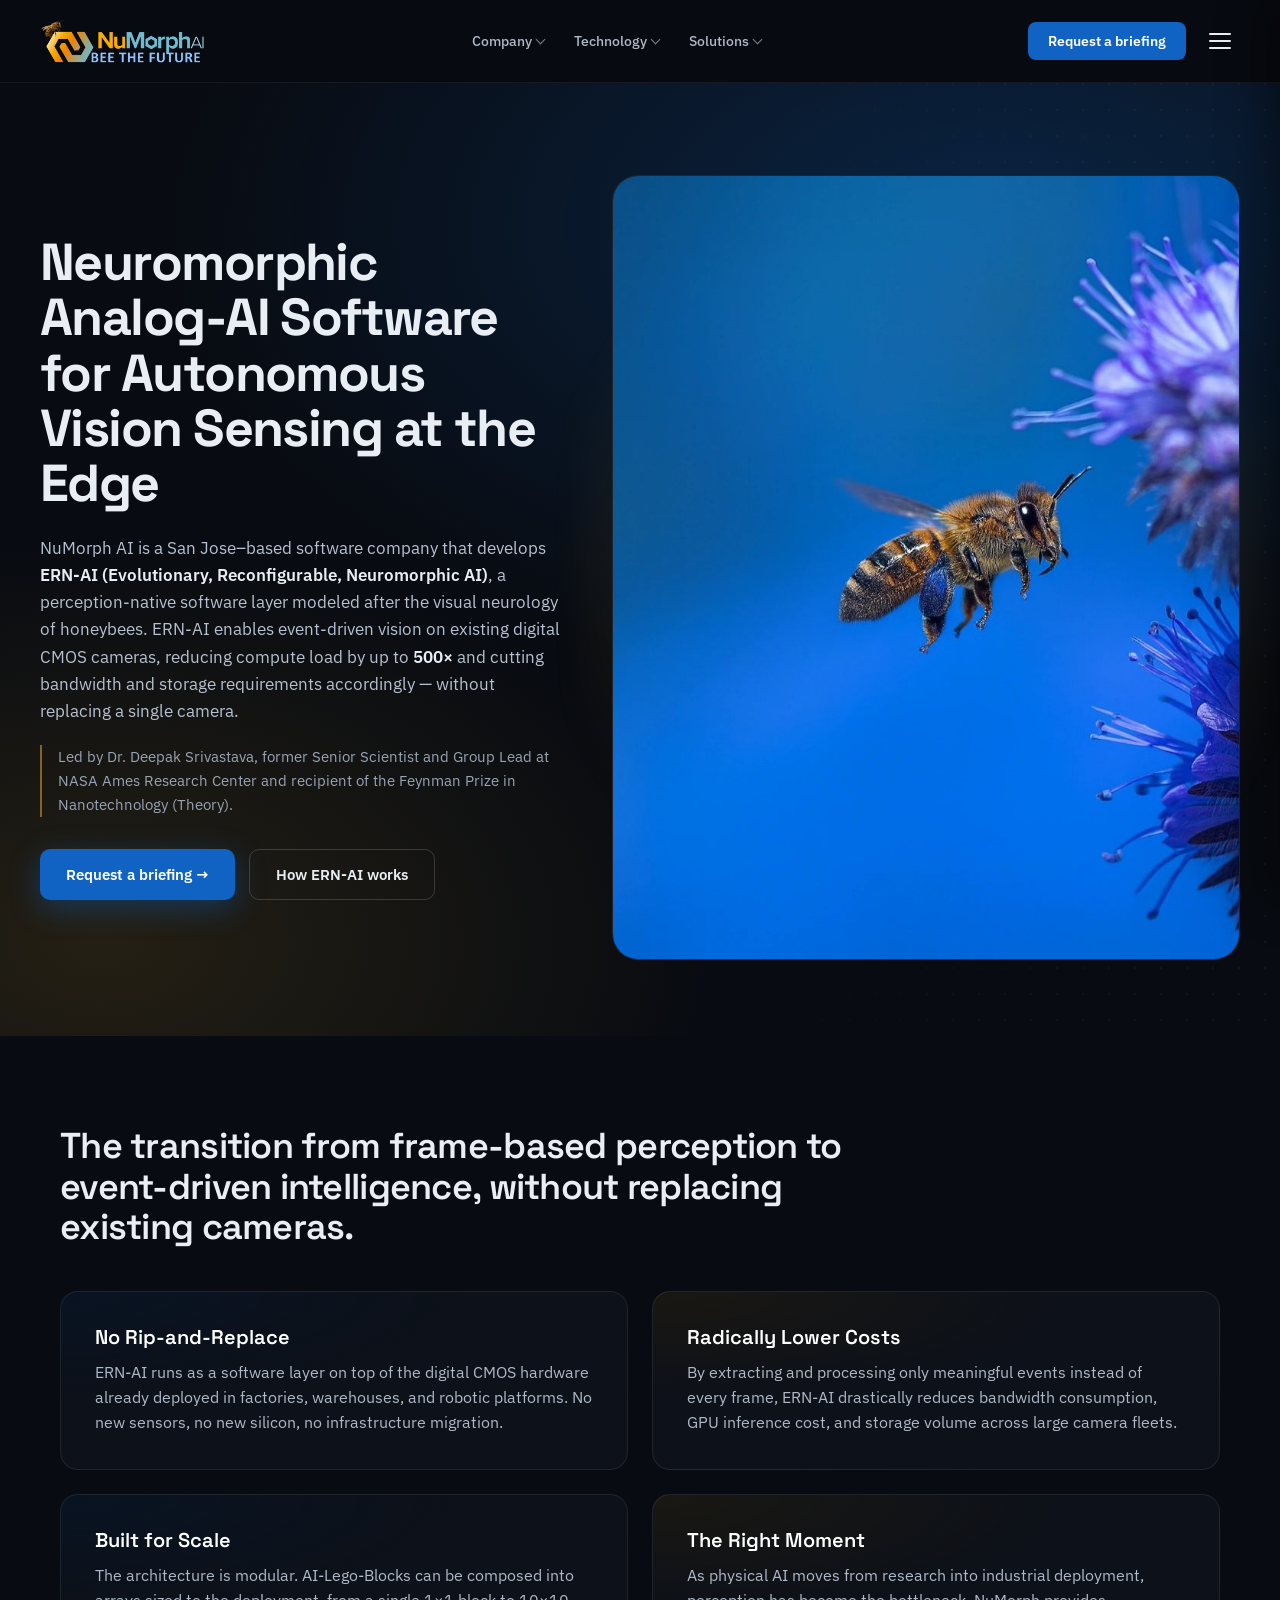
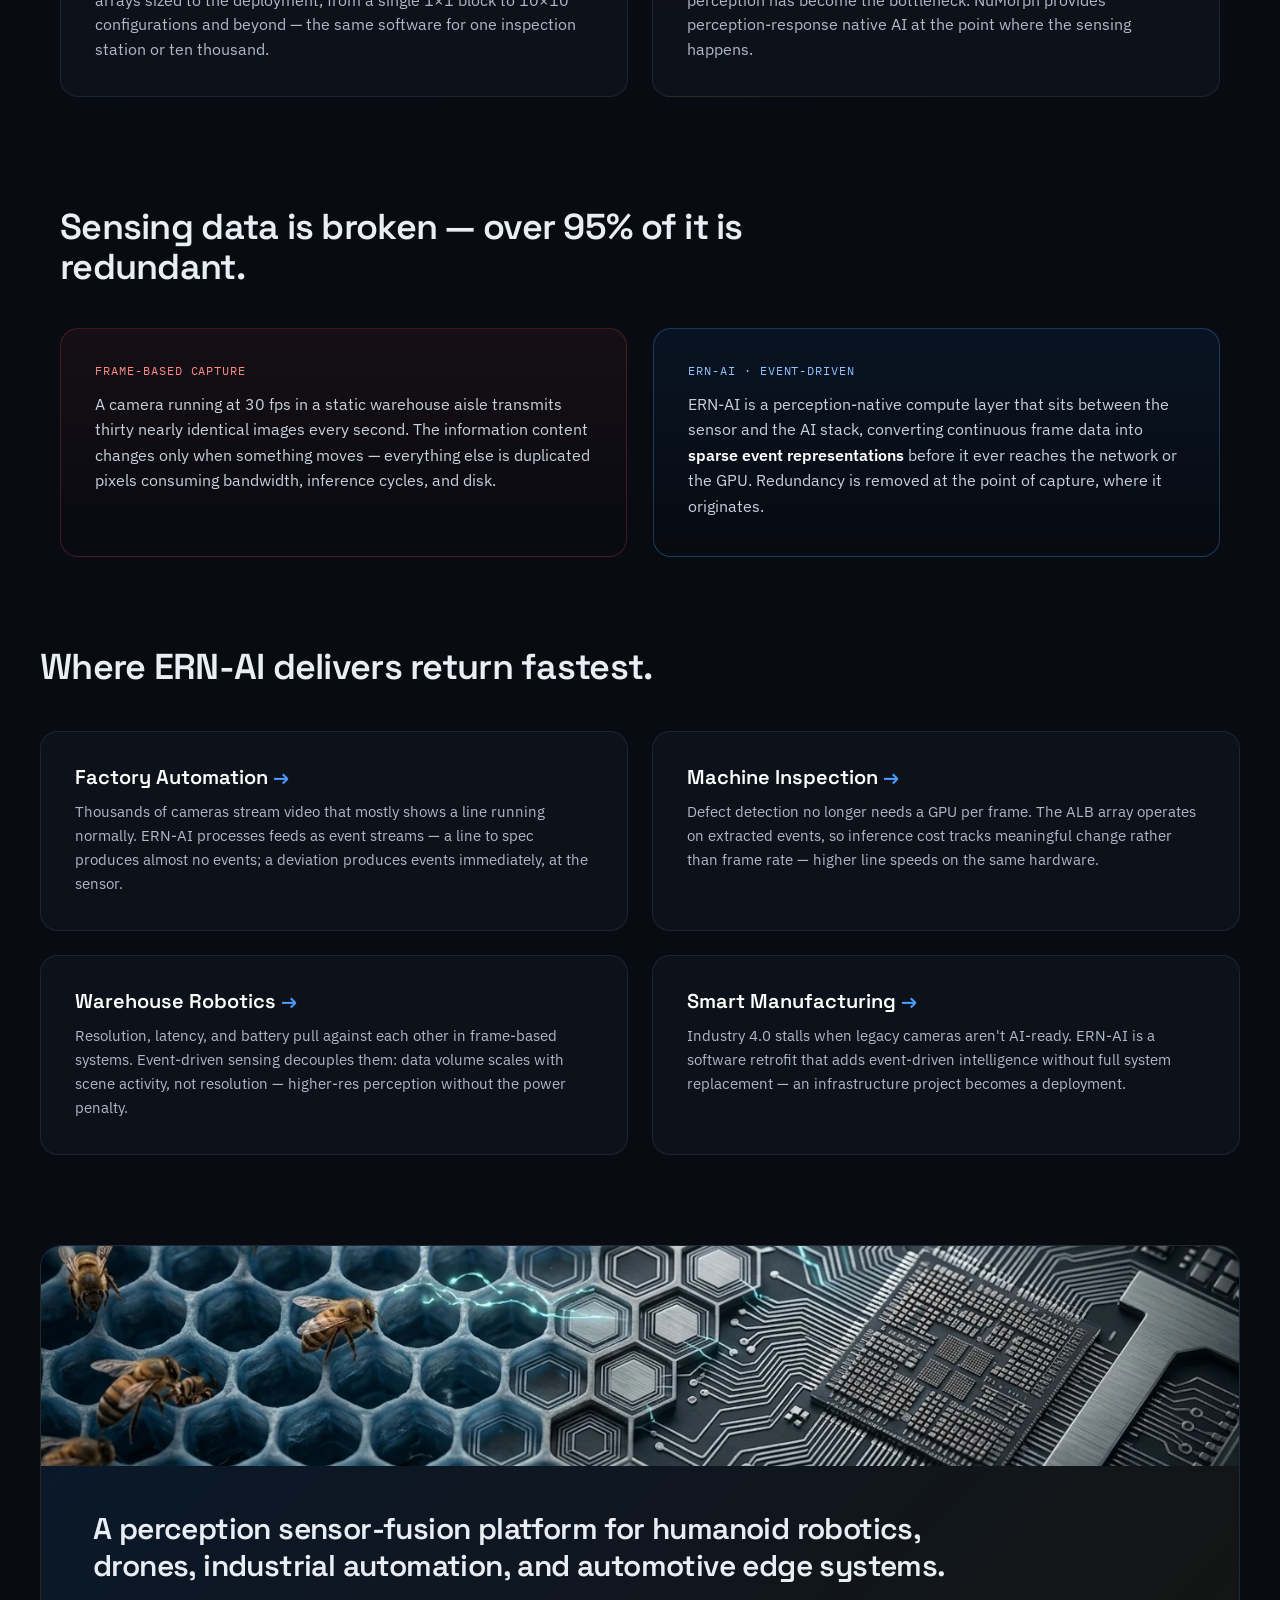
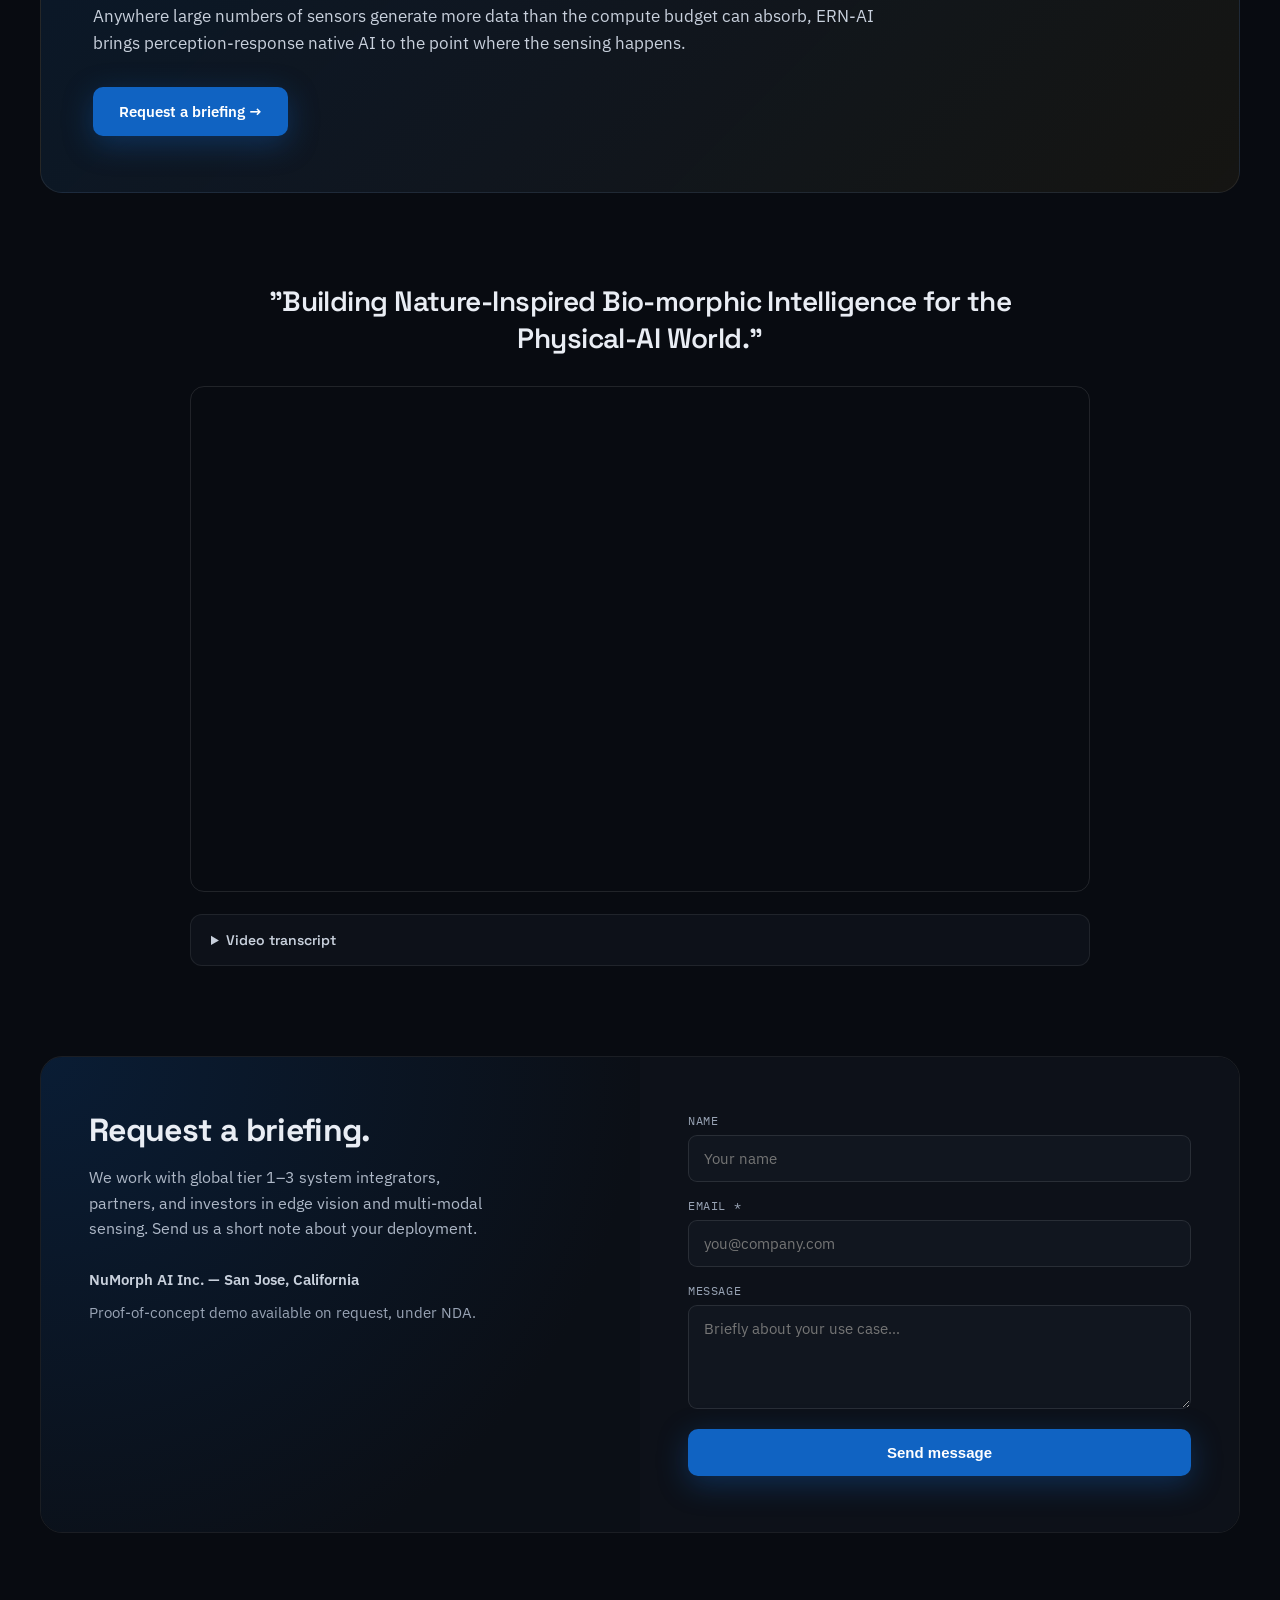
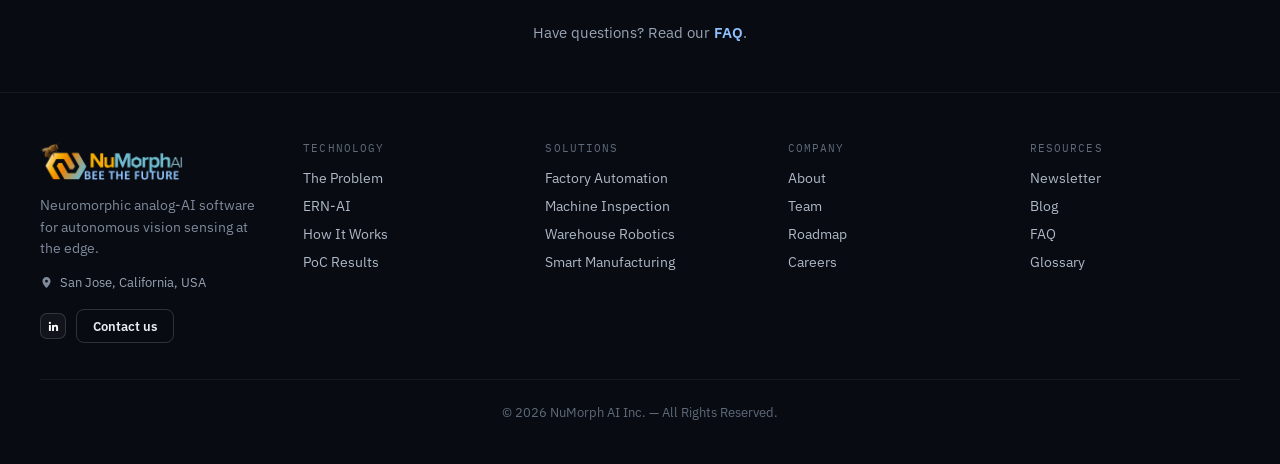
==== first-draft/index.html @ 326951b1 "Content Audit 1: audit walkthrough, intentions wireframe, first draft Adds a client-facing walkthrou" ====
<!DOCTYPE html>
<html lang="en">
<head>
<meta charset="utf-8">
<meta name="viewport" content="width=device-width, initial-scale=1">
<title>NuMorph AI — Neuromorphic Software for Edge AI Cameras</title>
<meta name="description" content="NuMorph AI's ERN-AI is a bio-inspired software layer that runs on existing digital CMOS cameras, cutting compute load up to 500x without replacing hardware.">
<meta name="author" content="NuMorph AI">
<link rel="canonical" href="https://numorph.ai/">
<meta property="og:type" content="website">
<meta property="og:site_name" content="NuMorph AI">
<meta property="og:title" content="NuMorph AI — Neuromorphic Software for Edge AI Cameras">
<meta property="og:description" content="NuMorph AI's ERN-AI is a bio-inspired software layer that runs on existing digital CMOS cameras, cutting compute load up to 500x without replacing hardware.">
<meta property="og:url" content="https://numorph.ai/">
<meta property="og:image" content="https://numorph.ai/assets/bio-hexagons.webp">
<meta name="twitter:card" content="summary_large_image">
<meta name="twitter:title" content="NuMorph AI — Neuromorphic Software for Edge AI Cameras">
<meta name="twitter:description" content="NuMorph AI's ERN-AI is a bio-inspired software layer that runs on existing digital CMOS cameras, cutting compute load up to 500x without replacing hardware.">
<meta name="twitter:image" content="https://numorph.ai/assets/bio-hexagons.webp">
<link rel="alternate" type="application/rss+xml" title="NuMorph AI Blog" href="feed.xml">
<link rel="preconnect" href="https://fonts.googleapis.com">
<link rel="preconnect" href="https://fonts.gstatic.com" crossorigin>
<link href="https://fonts.googleapis.com/css2?family=Space+Grotesk:wght@400;500;600;700&family=IBM+Plex+Sans:wght@400;500;600&family=IBM+Plex+Mono:wght@400;500&display=swap" rel="stylesheet">
<link rel="stylesheet" href="css/style.css">
<script type="application/ld+json">
{
  "@context": "https://schema.org",
  "@graph": [
    {
      "@type": "WebPage",
      "@id": "https://numorph.ai/#webpage",
      "url": "https://numorph.ai/",
      "name": "NuMorph AI \u2014 Neuromorphic Software for Edge AI Cameras",
      "description": "NuMorph AI's ERN-AI is a bio-inspired software layer that runs on existing digital CMOS cameras, cutting compute load up to 500x without replacing hardware.",
      "isPartOf": {
        "@id": "/#website"
      },
      "inLanguage": "en-US",
      "author": { "@type": "Organization", "name": "NuMorph AI Inc.", "url": "/" },
      "publisher": { "@type": "Organization", "name": "NuMorph AI Inc.", "url": "/" },
      "dateModified": "2026-08-11"
    },
    {
      "@type": "Organization",
      "@id": "/#organization",
      "name": "NuMorph AI Inc.",
      "url": "/",
      "logo": "assets/logo.webp",
      "description": "NuMorph AI is a San Jose–based neuromorphic software company developing ERN-AI, a bio-inspired, perception-native software layer that runs on existing digital CMOS cameras.",
      "foundingLocation": "San Jose, California, USA",
      "address": {
        "@type": "PostalAddress",
        "addressLocality": "San Jose",
        "addressRegion": "CA",
        "addressCountry": "US"
      },
      "sameAs": [
        "https://www.linkedin.com/company/numorph-ai-inc/posts/?feedView=all"
      ],
      "founder": {
        "@id": "/#deepak-srivastava"
      }
    },
    {
      "@type": "WebSite",
      "@id": "/#website",
      "url": "/",
      "name": "NuMorph AI",
      "dateModified": "2026-08-05",
      "publisher": { "@type": "Organization", "name": "NuMorph AI Inc.", "url": "/" }
    },
    {
      "@type": "VideoObject",
      "name": "Building Nature-Inspired Bio-morphic Intelligence for the Physical-AI World",
      "description": "NuMorph AI introductory video on ERN-AI, its bio-inspired neuromorphic software layer for event-driven vision at the edge.",
      "thumbnailUrl": "assets/cloud-city.webp",
      "embedUrl": "https://player.vimeo.com/video/1115363262?h=ddac14592a",
      "uploadDate": "2025-10-04",
      "transcript": "Welcome to NuMorph AI. Building bottom-up neuromorphic AI for vision sensing. Inspired by the vision and intelligence of honeybees for robots and drones at the edge. Low power analog AI modules for scalable ERN-AI. Evolutionary reconfigurable neuromorphic ERN-AI software. Neuromorphic vision for event-driven cameras for smart city safety cameras, aviation drones, medical vision systems, agriculture, industrial automation and in space. Honeybee-inspired AI vision systems. Modular ERN-AI neuromorphic edge sensing arrays module. NuMorph AI. Bee the Future. We are here.",
      "author": { "@type": "Organization", "name": "NuMorph AI Inc.", "url": "/" },
      "publisher": { "@type": "Organization", "name": "NuMorph AI Inc.", "url": "/" }
    },
    {
      "@type": "SoftwareApplication",
      "@id": "/#ern-ai",
      "name": "ERN-AI",
      "applicationCategory": "Neuromorphic edge-vision software",
      "operatingSystem": "Runs on existing digital CMOS camera hardware",
      "description": "ERN-AI is a bio-inspired software layer that converts conventional camera output into event-driven data at the edge, cutting vision compute load by up to 500x without replacing existing camera hardware.",
      "creator": { "@id": "/#organization" },
      "publisher": { "@id": "/#organization" }
    },
    {
      "@type": "Person",
      "@id": "/#deepak-srivastava",
      "name": "Dr. Deepak Srivastava",
      "jobTitle": "Founder, CEO & Chief Technologist",
      "worksFor": { "@id": "/#organization" },
      "sameAs": ["https://www.linkedin.com/in/deepak-s-0767a16/"]
    }
  ]
}
</script>
<link rel="alternate" type="application/json" href="/ai/service.json">
<link rel="alternate" type="application/json" href="/ai/summary.json">
<link rel="alternate" type="application/json" href="/ai/faq.json">
<script type="application/ld+json">
{
  "@context": "https://schema.org",
  "@type": "FAQPage",
  "mainEntity": [
    {
      "@type": "Question",
      "name": "What is NuMorph AI?",
      "acceptedAnswer": { "@type": "Answer", "text": "NuMorph AI is a San Jose–based neuromorphic software company. It develops ERN-AI, a bio-inspired software layer that converts conventional camera output into event-driven data at the edge, reducing vision compute load by up to 500× without replacing existing camera hardware." }
    },
    {
      "@type": "Question",
      "name": "Do I need to replace my cameras to use ERN-AI?",
      "acceptedAnswer": { "@type": "Answer", "text": "No. ERN-AI is a software layer that runs on the digital CMOS camera infrastructure already installed. There is no requirement for new sensors, new silicon, or changes to the existing hardware stack." }
    },
    {
      "@type": "Question",
      "name": "How much compute reduction does ERN-AI deliver?",
      "acceptedAnswer": { "@type": "Answer", "text": "In proof-of-concept testing with a 10×10 ALB array configuration, ERN-AI demonstrated approximately 500× compute load reduction relative to frame-based processing of the same video input." }
    },
    {
      "@type": "Question",
      "name": "Is ERN-AI patented?",
      "acceptedAnswer": { "@type": "Answer", "text": "ERN-AI is patent pending. Proof-of-concept demonstrations have been completed and are available for review." }
    },
    {
      "@type": "Question",
      "name": "Who founded NuMorph AI?",
      "acceptedAnswer": { "@type": "Answer", "text": "NuMorph AI was founded by Dr. Deepak Srivastava, who holds a PhD in Quantum Physics and previously served as Senior Scientist and Group Lead at NASA Ames Research Center, where he won the Feynman Prize in Nanotechnology (Theory)." }
    }
  ]
}
</script>
</head>
<body>
<div style="max-width:100%;overflow-x:hidden">
<div id="nm-progress"></div>
<nav id="nm-nav">
  <a href="index.html" style="display:flex;align-items:center">
    <img src="assets/logo.webp?v=7" alt="NuMorph AI — Bee the Future" style="height:46px;width:auto;display:block">
  </a>
  <div class="nm-nav-inline">
<div class="nm-dropdown">
      <a href="company.html">Company</a>
      <div class="nm-dropdown-menu">
        <a href="company.html#about">About</a>
        <a href="company.html#team">Team</a>
        <a href="company.html#roadmap">Roadmap</a>
      </div>
    </div>
    <div class="nm-dropdown">
      <a href="technology.html">Technology</a>
      <div class="nm-dropdown-menu">
        <a href="technology.html#the-problem">The Problem</a>
        <a href="technology.html#ern-ai">ERN-AI</a>
        <a href="technology.html#how-it-works">How It Works</a>
        <a href="technology.html#poc-results">PoC Results</a>
      </div>
    </div>
    <div class="nm-dropdown">
      <a href="solutions.html">Solutions</a>
      <div class="nm-dropdown-menu">
        <a href="solutions.html#factory-automation">Factory Automation</a>
        <a href="solutions.html#machine-inspection">Machine Inspection</a>
        <a href="solutions.html#warehouse-robotics">Warehouse Robotics</a>
        <a href="solutions.html#smart-manufacturing">Smart Manufacturing</a>
      </div>
    </div>
  </div>
  <div style="display:flex;align-items:center;gap:14px">
    <a href="index.html#contact" class="nm-cta">Request a briefing</a>
    <button class="nm-nav-toggle" type="button" aria-label="Open full menu" aria-expanded="false"><span></span><span></span><span></span></button>
  </div>
  <div class="nm-nav-links">
    <a href="company.html">Company</a>
    <a href="company.html#about">About</a>
    <a href="company.html#team">Team</a>
    <a href="company.html#roadmap">Roadmap</a>
    <a href="technology.html">Technology</a>
    <a href="technology.html#the-problem" class="nm-fm-sub">The Problem</a>
    <a href="technology.html#ern-ai" class="nm-fm-sub">ERN-AI</a>
    <a href="technology.html#how-it-works" class="nm-fm-sub">How It Works</a>
    <a href="technology.html#poc-results" class="nm-fm-sub">PoC Results</a>
    <a href="solutions.html">Solutions</a>
    <a href="solutions.html#factory-automation" class="nm-fm-sub">Factory Automation</a>
    <a href="solutions.html#machine-inspection" class="nm-fm-sub">Machine Inspection</a>
    <a href="solutions.html#warehouse-robotics" class="nm-fm-sub">Warehouse Robotics</a>
    <a href="solutions.html#smart-manufacturing" class="nm-fm-sub">Smart Manufacturing</a>
    <a href="blog.html#newsletter">Newsletter</a>
    <a href="blog.html">Blog</a>
    <a href="faq.html">FAQ</a>
    <a href="glossary.html">Glossary</a>
    <a href="careers.html">Careers</a>
    <a href="index.html#contact" class="nm-cta">Request a briefing</a>
  </div>
</nav>

<!-- HERO -->
<header style="position:relative;padding:92px 40px 76px;overflow:hidden">
  <div style="position:absolute;inset:0;background:radial-gradient(120% 90% at 78% 15%,rgba(16,99,194,.28),transparent 55%),radial-gradient(80% 70% at 8% 90%,rgba(240,180,41,.12),transparent 60%);pointer-events:none"></div>
  <div style="position:absolute;top:0;right:0;width:52%;height:100%;opacity:.5;background-image:radial-gradient(circle at 1px 1px,rgba(255,255,255,.09) 1px,transparent 0);background-size:26px 26px;pointer-events:none;mask-image:linear-gradient(to left,#000,transparent)"></div>
  <div style="position:relative;display:grid;grid-template-columns:1fr 1.2fr;gap:48px;align-items:center;max-width:1240px;margin:0 auto">
    <div>
      <h1 style="font-family:'Space Grotesk',sans-serif;font-weight:700;font-size:52px;line-height:1.06;letter-spacing:-.03em;margin:0 0 24px">
        Neuromorphic Analog-AI Software for Autonomous Vision Sensing at the Edge
      </h1>
      <p style="font-size:17px;line-height:1.6;color:#b6c0d0;max-width:560px;margin:0 0 20px">
        NuMorph AI is a San Jose–based software company that develops <strong style="color:#e9edf4;font-weight:600">ERN-AI (Evolutionary, Reconfigurable, Neuromorphic AI)</strong>, a perception-native software layer modeled after the visual neurology of honeybees. ERN-AI enables event-driven vision on existing digital CMOS cameras, reducing compute load by up to <strong style="color:#e9edf4;font-weight:600">500×</strong> and cutting bandwidth and storage requirements accordingly — without replacing a single camera.
      </p>
      <p style="font-size:15px;line-height:1.6;color:#98a3b4;max-width:560px;margin:0 0 32px;border-left:2px solid rgba(240,180,41,.5);padding-left:16px">
        Led by Dr. Deepak Srivastava, former Senior Scientist and Group Lead at NASA Ames Research Center and recipient of the Feynman Prize in Nanotechnology (Theory).
      </p>
      <div style="display:flex;gap:14px;flex-wrap:wrap">
        <a href="#contact" style="display:inline-flex;align-items:center;gap:9px;padding:15px 26px;background:#1063C2;color:#fff;font-weight:600;font-size:15px;border-radius:10px;box-shadow:0 8px 30px rgba(16,99,194,.4)">Request a briefing →</a>
        <a href="technology.html#how-it-works" style="display:inline-flex;align-items:center;padding:15px 26px;border:1px solid rgba(255,255,255,.16);color:#e9edf4;font-weight:600;font-size:15px;border-radius:10px">How ERN-AI works</a>
      </div>
    </div>
    <div style="position:relative;animation:floaty 7s ease-in-out infinite">
      <div style="position:absolute;inset:-8% -6%;background:radial-gradient(circle,rgba(240,180,41,.22),transparent 68%);filter:blur(14px)"></div>
      <div style="position:relative;aspect-ratio:4/5;border-radius:26px;overflow:hidden;border:1px solid rgba(255,255,255,.08);background:#0d1119">
        <img src="assets/main-bee-1.png" alt="Honeybee — bio-inspired neuromorphic vision" style="width:100%;height:100%;object-fit:cover;display:block">
      </div>
    </div>
  </div>
</header>

<!-- STATS -->


<!-- WHY NUMORPH -->
<section id="why" style="padding:90px 40px 20px;max-width:1240px;margin:0 auto">
  <h2 style="font-family:'Space Grotesk',sans-serif;font-weight:600;font-size:36px;letter-spacing:-.02em;margin:0 0 14px;max-width:820px;line-height:1.12">The transition from frame-based perception to event-driven intelligence, without replacing existing cameras.</h2>
  <div style="display:grid;grid-template-columns:repeat(2,1fr);gap:24px;margin-top:44px">
    <div style="padding:32px 34px 34px;border:1px solid rgba(255,255,255,.08);border-radius:18px;background:radial-gradient(120% 100% at 0 0,rgba(16,99,194,.1),#0d1119 60%)">
      <h3 style="font-family:'Space Grotesk',sans-serif;font-weight:600;font-size:20px;margin:0 0 10px;color:#fff">No Rip-and-Replace</h3>
      <p style="font-size:15.5px;line-height:1.6;color:#aeb8c7;margin:0">ERN-AI runs as a software layer on top of the digital CMOS hardware already deployed in factories, warehouses, and robotic platforms. No new sensors, no new silicon, no infrastructure migration.</p>
    </div>
    <div style="padding:32px 34px 34px;border:1px solid rgba(255,255,255,.08);border-radius:18px;background:radial-gradient(120% 100% at 0 0,rgba(240,180,41,.08),#0d1119 60%)">
      <h3 style="font-family:'Space Grotesk',sans-serif;font-weight:600;font-size:20px;margin:0 0 10px;color:#fff">Radically Lower Costs</h3>
      <p style="font-size:15.5px;line-height:1.6;color:#aeb8c7;margin:0">By extracting and processing only meaningful events instead of every frame, ERN-AI drastically reduces bandwidth consumption, GPU inference cost, and storage volume across large camera fleets.</p>
    </div>
    <div style="padding:32px 34px 34px;border:1px solid rgba(255,255,255,.08);border-radius:18px;background:radial-gradient(120% 100% at 0 0,rgba(16,99,194,.1),#0d1119 60%)">
      <h3 style="font-family:'Space Grotesk',sans-serif;font-weight:600;font-size:20px;margin:0 0 10px;color:#fff">Built for Scale</h3>
      <p style="font-size:15.5px;line-height:1.6;color:#aeb8c7;margin:0">The architecture is modular. AI-Lego-Blocks can be composed into arrays sized to the deployment, from a single 1×1 block to 10×10 configurations and beyond — the same software for one inspection station or ten thousand.</p>
    </div>
    <div style="padding:32px 34px 34px;border:1px solid rgba(255,255,255,.08);border-radius:18px;background:radial-gradient(120% 100% at 0 0,rgba(240,180,41,.08),#0d1119 60%)">
      <h3 style="font-family:'Space Grotesk',sans-serif;font-weight:600;font-size:20px;margin:0 0 10px;color:#fff">The Right Moment</h3>
      <p style="font-size:15.5px;line-height:1.6;color:#aeb8c7;margin:0">As physical AI moves from research into industrial deployment, perception has become the bottleneck. NuMorph provides perception-response native AI at the point where the sensing happens.</p>
    </div>
  </div>
</section>

<!-- TECHNOLOGY TEASER (The Problem) -->
<section id="technology" style="padding:90px 40px;max-width:1240px;margin:0 auto">
  <h2 style="font-family:'Space Grotesk',sans-serif;font-weight:600;font-size:36px;letter-spacing:-.02em;margin:0 0 40px;max-width:820px;line-height:1.12">Sensing data is broken — over 95% of it is redundant.</h2>
  <div style="display:grid;grid-template-columns:1fr 1fr;gap:26px">
    <div style="padding:34px 34px 36px;border:1px solid rgba(255,80,80,.22);border-radius:18px;background:linear-gradient(180deg,rgba(255,90,90,.06),transparent)">
      <div style="font-family:'IBM Plex Mono',monospace;font-size:12px;color:#ff8888;letter-spacing:.08em;margin-bottom:14px">FRAME-BASED CAPTURE</div>
      <p style="font-size:16px;line-height:1.6;color:#c8d0dc;margin:0">A camera running at 30 fps in a static warehouse aisle transmits thirty nearly identical images every second. The information content changes only when something moves — everything else is duplicated pixels consuming bandwidth, inference cycles, and disk.</p>
    </div>
    <div style="padding:34px 34px 36px;border:1px solid rgba(77,155,255,.3);border-radius:18px;background:linear-gradient(180deg,rgba(16,99,194,.1),transparent)">
      <div style="font-family:'IBM Plex Mono',monospace;font-size:12px;color:#8fc0ff;letter-spacing:.08em;margin-bottom:14px">ERN-AI · EVENT-DRIVEN</div>
      <p style="font-size:16px;line-height:1.6;color:#c8d0dc;margin:0">ERN-AI is a perception-native compute layer that sits between the sensor and the AI stack, converting continuous frame data into <strong style="color:#fff;font-weight:600">sparse event representations</strong> before it ever reaches the network or the GPU. Redundancy is removed at the point of capture, where it originates.</p>
    </div>
  </div>
</section>

<!-- SOLUTIONS -->
<section id="solutions" style="padding:0 40px 90px">
  <div style="max-width:1240px;margin:0 auto">
    <h2 style="font-family:'Space Grotesk',sans-serif;font-weight:600;font-size:36px;letter-spacing:-.02em;margin:0 0 44px;max-width:720px;line-height:1.12">Where ERN-AI delivers return fastest.</h2>
    <div style="display:grid;grid-template-columns:repeat(2,1fr);gap:24px">
      <a href="solutions.html#factory-automation" class="nm-card" style="display:block;padding:32px 34px 34px;border:1px solid rgba(255,255,255,.08);border-radius:18px;background:#0d1119">
        <h3 style="font-family:'Space Grotesk',sans-serif;font-weight:600;font-size:20px;margin:0 0 10px;color:#fff">Factory Automation <span style="color:#4d9bff">→</span></h3>
        <p style="font-size:15px;line-height:1.6;color:#aeb8c7;margin:0">Thousands of cameras stream video that mostly shows a line running normally. ERN-AI processes feeds as event streams — a line to spec produces almost no events; a deviation produces events immediately, at the sensor.</p>
      </a>
      <a href="solutions.html#machine-inspection" class="nm-card" style="display:block;padding:32px 34px 34px;border:1px solid rgba(255,255,255,.08);border-radius:18px;background:#0d1119">
        <h3 style="font-family:'Space Grotesk',sans-serif;font-weight:600;font-size:20px;margin:0 0 10px;color:#fff">Machine Inspection <span style="color:#4d9bff">→</span></h3>
        <p style="font-size:15px;line-height:1.6;color:#aeb8c7;margin:0">Defect detection no longer needs a GPU per frame. The ALB array operates on extracted events, so inference cost tracks meaningful change rather than frame rate — higher line speeds on the same hardware.</p>
      </a>
      <a href="solutions.html#warehouse-robotics" class="nm-card" style="display:block;padding:32px 34px 34px;border:1px solid rgba(255,255,255,.08);border-radius:18px;background:#0d1119">
        <h3 style="font-family:'Space Grotesk',sans-serif;font-weight:600;font-size:20px;margin:0 0 10px;color:#fff">Warehouse Robotics <span style="color:#4d9bff">→</span></h3>
        <p style="font-size:15px;line-height:1.6;color:#aeb8c7;margin:0">Resolution, latency, and battery pull against each other in frame-based systems. Event-driven sensing decouples them: data volume scales with scene activity, not resolution — higher-res perception without the power penalty.</p>
      </a>
      <a href="solutions.html#smart-manufacturing" class="nm-card" style="display:block;padding:32px 34px 34px;border:1px solid rgba(255,255,255,.08);border-radius:18px;background:#0d1119">
        <h3 style="font-family:'Space Grotesk',sans-serif;font-weight:600;font-size:20px;margin:0 0 10px;color:#fff">Smart Manufacturing <span style="color:#4d9bff">→</span></h3>
        <p style="font-size:15px;line-height:1.6;color:#aeb8c7;margin:0">Industry 4.0 stalls when legacy cameras aren't AI-ready. ERN-AI is a software retrofit that adds event-driven intelligence without full system replacement — an infrastructure project becomes a deployment.</p>
      </a>
    </div>
  </div>
</section>

<!-- PHYSICAL AI -->
<section id="physical-ai" style="padding:0 40px 90px">
  <div style="max-width:1240px;margin:0 auto;border:1px solid rgba(255,255,255,.08);border-radius:22px;overflow:hidden;background:linear-gradient(135deg,rgba(16,99,194,.16),rgba(240,180,41,.06))">
    <div style="height:220px;overflow:hidden"><img src="assets/bees-honeycomb-circuit.webp?v=7" alt="Honeybees on a honeycomb transitioning into a circuit board — the biological basis for NuMorph's ERN-AI neuromorphic software" style="width:100%;height:100%;object-fit:cover;object-position:center;display:block" loading="lazy"></div>
    <div style="padding:44px 52px 56px">
    <h2 style="font-family:'Space Grotesk',sans-serif;font-weight:600;font-size:30px;letter-spacing:-.02em;margin:0 0 18px;max-width:900px;line-height:1.25">A perception sensor-fusion platform for humanoid robotics, drones, industrial automation, and automotive edge systems.</h2>
    <p style="font-size:17px;line-height:1.6;color:#c8d0dc;margin:0 0 30px;max-width:820px">Anywhere large numbers of sensors generate more data than the compute budget can absorb, ERN-AI brings perception-response native AI to the point where the sensing happens.</p>
    <a href="#contact" style="display:inline-flex;align-items:center;gap:9px;padding:15px 26px;background:#1063C2;color:#fff;font-weight:600;font-size:15px;border-radius:10px;box-shadow:0 8px 30px rgba(16,99,194,.35)">Request a briefing →</a>
    </div>
  </div>
</section>

<!-- VIDEO -->
<section style="padding:0 40px 90px">
  <div style="max-width:1240px;margin:0 auto;text-align:center">
    <h2 style="font-family:'Space Grotesk',sans-serif;font-weight:600;font-size:28px;letter-spacing:-.02em;margin:0 auto 30px;max-width:820px;line-height:1.3">"Building Nature-Inspired Bio-morphic Intelligence for the Physical-AI World."</h2>
    <div style="max-width:900px;margin:0 auto;aspect-ratio:16/9;border-radius:14px;overflow:hidden;border:1px solid rgba(255,255,255,.1)">
      <iframe src="https://player.vimeo.com/video/1115363262?h=ddac14592a&badge=0&byline=0&portrait=0&title=0" style="width:100%;height:100%;border:0" allow="autoplay; fullscreen; picture-in-picture" allowfullscreen title="NuMorph AI introductory video"></iframe>
    </div>
    <details style="max-width:900px;margin:22px auto 0;text-align:left;border:1px solid rgba(255,255,255,.08);border-radius:12px;padding:16px 20px;background:#0d1119">
      <summary style="cursor:pointer;font-family:'Space Grotesk',sans-serif;font-weight:600;font-size:14px;color:#c8d0dc">Video transcript</summary>
      <p style="font-size:14px;line-height:1.7;color:#98a3b4;margin:14px 0 0">Welcome to NuMorph AI. Building bottom-up neuromorphic AI for vision sensing. Inspired by the vision and intelligence of honeybees for robots and drones at the edge. Low power analog AI modules for scalable ERN-AI. Evolutionary reconfigurable neuromorphic ERN-AI software. Neuromorphic vision for event-driven cameras for smart city safety cameras, aviation drones, medical vision systems, agriculture, industrial automation and in space. Honeybee-inspired AI vision systems. Modular ERN-AI neuromorphic edge sensing arrays module. NuMorph AI. Bee the Future. We are here.</p>
    </details>
  </div>
</section>

<!-- CONTACT / CTA -->
<section id="contact" style="padding:0 40px 90px">
  <div style="max-width:1240px;margin:0 auto;display:grid;grid-template-columns:1fr 1fr;gap:0;border:1px solid rgba(255,255,255,.08);border-radius:22px;overflow:hidden">
    <div style="padding:56px 48px;background:radial-gradient(100% 120% at 0 0,rgba(16,99,194,.2),#0b0f16)">
      <h2 style="font-family:'Space Grotesk',sans-serif;font-weight:700;font-size:32px;letter-spacing:-.02em;margin:0 0 16px;line-height:1.12">Request a briefing.</h2>
      <p style="font-size:16px;line-height:1.6;color:#aeb8c7;margin:0 0 28px;max-width:420px">We work with global tier 1–3 system integrators, partners, and investors in edge vision and multi-modal sensing. Send us a short note about your deployment.</p>
      <div style="display:flex;flex-direction:column;gap:14px;font-size:15px;color:#c8d0dc">
        <div style="font-weight:600">NuMorph AI Inc. — San Jose, California</div>
        <div style="color:#98a3b4">Proof-of-concept demo available on request, under NDA.</div>
      </div>
    </div>
    <div style="padding:56px 48px;background:#0d1119">
      <form method="post" action="contact.php" style="display:flex;flex-direction:column;gap:16px">
        <div>
          <label style="display:block;font-size:12px;font-family:'IBM Plex Mono',monospace;color:#98a3b4;margin-bottom:7px;letter-spacing:.05em">NAME</label>
          <input type="text" name="name" placeholder="Your name" class="nm-field" style="width:100%;padding:13px 15px;background:#11161f;border:1px solid rgba(255,255,255,.1);border-radius:9px;color:#e9edf4;font-size:15px;font-family:inherit">
        </div>
        <div>
          <label style="display:block;font-size:12px;font-family:'IBM Plex Mono',monospace;color:#98a3b4;margin-bottom:7px;letter-spacing:.05em">EMAIL *</label>
          <input type="email" name="email" placeholder="you@company.com" required class="nm-field" style="width:100%;padding:13px 15px;background:#11161f;border:1px solid rgba(255,255,255,.1);border-radius:9px;color:#e9edf4;font-size:15px;font-family:inherit">
        </div>
        <div>
          <label style="display:block;font-size:12px;font-family:'IBM Plex Mono',monospace;color:#98a3b4;margin-bottom:7px;letter-spacing:.05em">MESSAGE</label>
          <textarea rows="4" name="message" placeholder="Briefly about your use case…" class="nm-field" style="width:100%;padding:13px 15px;background:#11161f;border:1px solid rgba(255,255,255,.1);border-radius:9px;color:#e9edf4;font-size:15px;font-family:inherit;resize:vertical"></textarea>
        </div>
        <input type="text" name="company_website" autocomplete="off" tabindex="-1" aria-hidden="true" style="position:absolute;left:-9999px;width:1px;height:1px;opacity:0">
        <button type="submit" style="padding:15px;background:#1063C2;color:#fff;font-weight:600;font-size:15px;border:0;border-radius:10px;cursor:pointer;box-shadow:0 8px 30px rgba(16,99,194,.35)">Send message</button>
      </form>
    </div>
  </div>
</section>

<section style="padding:0 40px 50px;text-align:center">
  <p style="font-size:14.5px;color:#98a3b4;margin:0">Have questions? Read our <a href="faq.html" style="color:#8fc0ff;font-weight:600">FAQ</a>.</p>
</section>

<footer style="border-top:1px solid rgba(255,255,255,.06);padding:48px 40px 44px;background:#080b11">
  <div class="nm-footer-grid" style="max-width:1240px;margin:0 auto">
    <div>
      <div style="display:flex;align-items:center;gap:11px;margin-bottom:14px">
        <img src="assets/logo.webp?v=7" alt="NuMorph AI" style="height:40px;width:auto;display:block">
      </div>
      <p style="font-size:13.5px;line-height:1.6;color:#7f8a9b;margin:0 0 14px;max-width:280px">Neuromorphic analog-AI software for autonomous vision sensing at the edge.</p>
      <div style="display:flex;align-items:center;gap:7px;font-size:13px;color:#98a3b4;margin-bottom:18px">
        <svg viewBox="0 0 24 24" width="13" height="13" fill="#7f8a9b" aria-hidden="true"><path d="M12 2C7.86 2 4.5 5.36 4.5 9.5c0 5.5 7.5 12.5 7.5 12.5s7.5-7 7.5-12.5C19.5 5.36 16.14 2 12 2zm0 10a2.5 2.5 0 1 1 0-5 2.5 2.5 0 0 1 0 5z"/></svg>
        San Jose, California, USA
      </div>
      <div style="display:flex;align-items:center;gap:10px">
        <a href="https://www.linkedin.com/company/numorph-ai-inc/posts/?feedView=all" target="_blank" rel="noopener" class="nm-social" aria-label="NuMorph AI on LinkedIn"><svg viewBox="0 0 24 24" aria-hidden="true"><path d="M20.447 20.452h-3.554v-5.569c0-1.328-.027-3.037-1.852-3.037-1.853 0-2.136 1.445-2.136 2.939v5.667H9.351V9h3.414v1.561h.046c.477-.9 1.637-1.85 3.37-1.85 3.601 0 4.267 2.37 4.267 5.455v6.286zM5.337 7.433a2.062 2.062 0 1 1 0-4.124 2.062 2.062 0 0 1 0 4.124zM7.114 20.452H3.558V9h3.556v11.452z"/></svg></a>
        <a href="index.html#contact" class="nm-contact-btn">Contact us</a>
      </div>
    </div>
    <div>
      <a href="technology.html" class="nm-footer-head" style="font-family:'IBM Plex Mono',monospace;font-size:11px;letter-spacing:.1em;margin-bottom:14px">TECHNOLOGY</a>
      <div style="display:flex;flex-direction:column;gap:10px;font-size:13.5px">
        <a href="technology.html#the-problem" style="color:#aeb8c7">The Problem</a>
        <a href="technology.html#ern-ai" style="color:#aeb8c7">ERN-AI</a>
        <a href="technology.html#how-it-works" style="color:#aeb8c7">How It Works</a>
        <a href="technology.html#poc-results" style="color:#aeb8c7">PoC Results</a>
      </div>
    </div>
    <div>
      <a href="solutions.html" class="nm-footer-head" style="font-family:'IBM Plex Mono',monospace;font-size:11px;letter-spacing:.1em;margin-bottom:14px">SOLUTIONS</a>
      <div style="display:flex;flex-direction:column;gap:10px;font-size:13.5px">
        <a href="solutions.html#factory-automation" style="color:#aeb8c7">Factory Automation</a>
        <a href="solutions.html#machine-inspection" style="color:#aeb8c7">Machine Inspection</a>
        <a href="solutions.html#warehouse-robotics" style="color:#aeb8c7">Warehouse Robotics</a>
        <a href="solutions.html#smart-manufacturing" style="color:#aeb8c7">Smart Manufacturing</a>
      </div>
    </div>
    <div>
      <a href="company.html" class="nm-footer-head" style="font-family:'IBM Plex Mono',monospace;font-size:11px;letter-spacing:.1em;margin-bottom:14px">COMPANY</a>
      <div style="display:flex;flex-direction:column;gap:10px;font-size:13.5px">
        <a href="company.html#about" style="color:#aeb8c7">About</a>
        <a href="company.html#team" style="color:#aeb8c7">Team</a>
        <a href="company.html#roadmap" style="color:#aeb8c7">Roadmap</a>
        <a href="careers.html" style="color:#aeb8c7">Careers</a>
      </div>
    </div>
    <div>
      <div style="font-family:'IBM Plex Mono',monospace;font-size:11px;letter-spacing:.1em;color:#5f6a7b;margin-bottom:14px">RESOURCES</div>
      <div style="display:flex;flex-direction:column;gap:10px;font-size:13.5px">
        <a href="blog.html#newsletter" style="color:#aeb8c7">Newsletter</a>
        <a href="blog.html" style="color:#aeb8c7">Blog</a>
        <a href="faq.html" style="color:#aeb8c7">FAQ</a>
        <a href="glossary.html" style="color:#aeb8c7">Glossary</a>
      </div>
    </div>
  </div>
  <div style="max-width:1240px;margin:36px auto 0;padding-top:24px;border-top:1px solid rgba(255,255,255,.06);text-align:center">
    <div style="font-size:12.5px;color:#5f6a7b">© 2026 NuMorph AI Inc. — All Rights Reserved.</div>
  </div>
</footer>
</div>
<script src="js/main.js"></script>
</body>
</html>
---- first-draft/css/style.css ----
/* NuMorph AI — shared stylesheet */

*{box-sizing:border-box}
html{scroll-behavior:smooth}
body{margin:0;background:#080b11;color:#e9edf4;font-family:'IBM Plex Sans',system-ui,sans-serif;-webkit-font-smoothing:antialiased}
a{color:#4d9bff;text-decoration:none}
a:hover{color:#7db6ff}
img{max-width:100%}
::selection{background:rgba(240,180,41,.3)}

@keyframes floaty{0%,100%{transform:translateY(0)}50%{transform:translateY(-14px)}}
@keyframes pulseGlow{0%,100%{opacity:.5}50%{opacity:.9}}

/* scroll-reveal (progressively enhanced via js/main.js) */
.nm-reveal{opacity:0;transform:translateY(30px);transition:opacity .75s cubic-bezier(.2,.7,.2,1),transform .75s cubic-bezier(.2,.7,.2,1)}
.nm-reveal.nm-in{opacity:1;transform:none}
@media (prefers-reduced-motion:reduce){
  .nm-reveal{opacity:1;transform:none;transition:none}
}

/* progress bar + nav */
#nm-progress{position:fixed;top:0;left:0;height:3px;width:0;background:linear-gradient(90deg,#f0b429,#4d9bff);z-index:100;transition:width .12s linear}
#nm-nav{position:sticky;top:0;z-index:61;display:flex;align-items:center;justify-content:space-between;padding:18px 40px;border-bottom:1px solid rgba(255,255,255,.06);transition:box-shadow .3s ease}
#nm-nav::before{content:"";position:absolute;inset:0;z-index:-1;background:rgba(8,11,17,.85);backdrop-filter:blur(14px)}
#nm-nav.nm-scrolled{box-shadow:0 10px 34px rgba(0,0,0,.5)}
#nm-nav a{color:#aeb8c7;font-size:14px;font-weight:500}
#nm-nav a:hover{color:#e9edf4}
#nm-nav .nm-cta{display:inline-block;padding:10px 20px;background:#1063C2;color:#fff !important;font-size:14px;font-weight:600;border-radius:8px}
#nm-nav .nm-cta:hover{color:#fff !important}

/* simplified inline nav + dropdowns (desktop) */
.nm-nav-inline{display:flex;align-items:center;gap:30px}
.nm-dropdown{position:relative}
.nm-dropdown > a{display:flex;align-items:center;gap:5px}
.nm-dropdown > a::after{content:"";width:6px;height:6px;border-right:1.5px solid currentColor;border-bottom:1.5px solid currentColor;transform:rotate(45deg);margin-top:-3px;opacity:.7}
.nm-dropdown-menu{position:absolute;top:100%;left:-14px;margin-top:14px;min-width:210px;background:#0b0f16;border:1px solid rgba(255,255,255,.1);border-radius:12px;padding:8px;box-shadow:0 20px 50px rgba(0,0,0,.45);opacity:0;visibility:hidden;transform:translateY(6px);transition:opacity .16s ease,transform .16s ease,visibility .16s}
.nm-dropdown:hover .nm-dropdown-menu,.nm-dropdown:focus-within .nm-dropdown-menu{opacity:1;visibility:visible;transform:translateY(0)}
.nm-dropdown-menu a{display:block;padding:10px 12px;border-radius:8px;font-size:13.5px;white-space:nowrap;color:#c8d0dc}
.nm-dropdown-menu a:hover{background:rgba(255,255,255,.06);color:#fff}

/* always-on hamburger / full-menu drawer */
.nm-nav-toggle{display:flex}
.nm-nav-links{
  position:fixed;top:0;right:0;bottom:0;width:min(86vw,340px);
  display:flex;flex-direction:column;align-items:stretch;gap:2px;
  background:#0b0f16;border-left:1px solid rgba(255,255,255,.08);
  padding:90px 26px 26px;margin:0;
  transform:translateX(100%);transition:transform .3s cubic-bezier(.2,.7,.2,1);
  box-shadow:-18px 0 40px rgba(0,0,0,.35);
  overflow-y:auto;z-index:60;
}
.nm-nav-links[data-open="true"]{transform:translateX(0)}
.nm-nav-links a{padding:13px 2px;border-bottom:1px solid rgba(255,255,255,.06);font-size:15.5px}
.nm-nav-links a.nm-fm-sub{padding-left:16px;font-size:14px;color:#98a3b4;border-bottom:1px solid rgba(255,255,255,.03)}
.nm-nav-links a.nm-cta{margin-top:14px;text-align:center;border-bottom:0}
#nm-nav-scrim{position:fixed;inset:0;background:rgba(4,6,10,.55);z-index:59;opacity:0;pointer-events:none;transition:opacity .25s ease}
#nm-nav-scrim[data-open="true"]{opacity:1;pointer-events:auto}

/* footer: linked section headers + 5-col grid */
.nm-footer-head{color:#5f6a7b !important;text-decoration:none;display:block}
.nm-footer-head:hover{color:#aeb8c7 !important}
.nm-footer-grid{display:grid;grid-template-columns:1.1fr 1fr 1fr 1fr 1fr;gap:32px}
@media (max-width:900px){.nm-footer-grid{grid-template-columns:repeat(2,1fr) !important;row-gap:32px !important}}
@media (max-width:640px){.nm-footer-grid{grid-template-columns:1fr !important}}

/* card hover states (replaces DC's style-hover pseudo-class) */
.nm-card:hover{border-color:rgba(77,155,255,.4)}

/* form focus states */
.nm-field:focus{outline:2px solid rgba(77,155,255,.5);outline-offset:1px}

/* social icon badge (LinkedIn, etc.) */
.nm-social{display:inline-flex;align-items:center;justify-content:center;width:26px;height:26px;border-radius:7px;border:1px solid rgba(255,255,255,.14);color:#fff !important;background:rgba(255,255,255,.04);transition:background .2s ease,color .2s ease,border-color .2s ease}
.nm-social:hover{background:#0A66C2;border-color:#0A66C2;color:#fff !important}
.nm-social svg{width:13px;height:13px;display:block;fill:currentColor}

/* footer contact pill */
.nm-contact-btn{display:inline-flex;align-items:center;padding:8px 16px;border:1px solid rgba(255,255,255,.16);color:#e9edf4 !important;font-size:12.5px;font-weight:600;border-radius:8px;transition:border-color .2s ease,background .2s ease}
.nm-contact-btn:hover{border-color:#4d9bff;background:rgba(77,155,255,.08);color:#fff !important}

/* ============ HAMBURGER ICON (always visible — see rules near top of file) ============ */
.nm-nav-toggle{flex-direction:column;justify-content:center;align-items:center;gap:5px;width:40px;height:40px;background:none;border:0;padding:0;cursor:pointer;flex:none}
.nm-nav-toggle span{display:block;width:22px;height:2px;background:#e9edf4;border-radius:2px;transition:transform .25s ease,opacity .2s ease}
.nm-nav-toggle[aria-expanded="true"] span:nth-child(1){transform:translateY(7px) rotate(45deg)}
.nm-nav-toggle[aria-expanded="true"] span:nth-child(2){opacity:0}
.nm-nav-toggle[aria-expanded="true"] span:nth-child(3){transform:translateY(-7px) rotate(-45deg)}

@media (max-width:860px){
  #nm-nav{padding:14px 20px}
  .nm-nav-inline{display:none}
}

/* ============ RESPONSIVE LAYOUT (tablet) ============ */
@media (max-width:900px){
  [style*="grid-template-columns:1.4fr 1fr 1fr 1fr"]{grid-template-columns:repeat(2,1fr) !important;row-gap:32px !important}
  [style*="grid-template-columns:repeat(4,1fr)"]{grid-template-columns:repeat(2,1fr) !important}
  [style*="grid-template-columns:1fr 1.2fr"]{grid-template-columns:1fr !important}
  [style*="font-size:52px"]{font-size:38px !important}
  [style*="font-size:46px"]{font-size:34px !important}
}

/* ============ RESPONSIVE LAYOUT (phone / portrait) ============ */
@media (max-width:640px){
  [style*="grid-template-columns:1.4fr 1fr 1fr 1fr"],
  [style*="grid-template-columns:repeat(4,1fr)"],
  [style*="grid-template-columns:repeat(3,1fr)"],
  [style*="grid-template-columns:repeat(2,1fr)"],
  [style*="grid-template-columns:1fr 1.2fr"],
  [style*="grid-template-columns:1fr 1fr"]{grid-template-columns:1fr !important}

  [style*="px 40px"],[style*="padding:0 40px"]{padding-left:18px !important;padding-right:18px !important}
  [style*="border-right:1px solid rgba(255,255,255,.06)"]{border-right:none !important;border-bottom:1px solid rgba(255,255,255,.06) !important}

  [style*="font-size:52px"]{font-size:29px !important}
  [style*="font-size:46px"]{font-size:27px !important}
  [style*="font-size:40px"]{font-size:27px !important}
  [style*="font-size:36px"]{font-size:23px !important}
  [style*="font-size:32px"]{font-size:21px !important}
  [style*="font-size:30px"]{font-size:20px !important}
  [style*="font-size:28px"]{font-size:19px !important}
  [style*="font-size:24px"]{font-size:18px !important}

  h1,h2,h3{overflow-wrap:break-word}
  header,section,main{min-width:0}
}
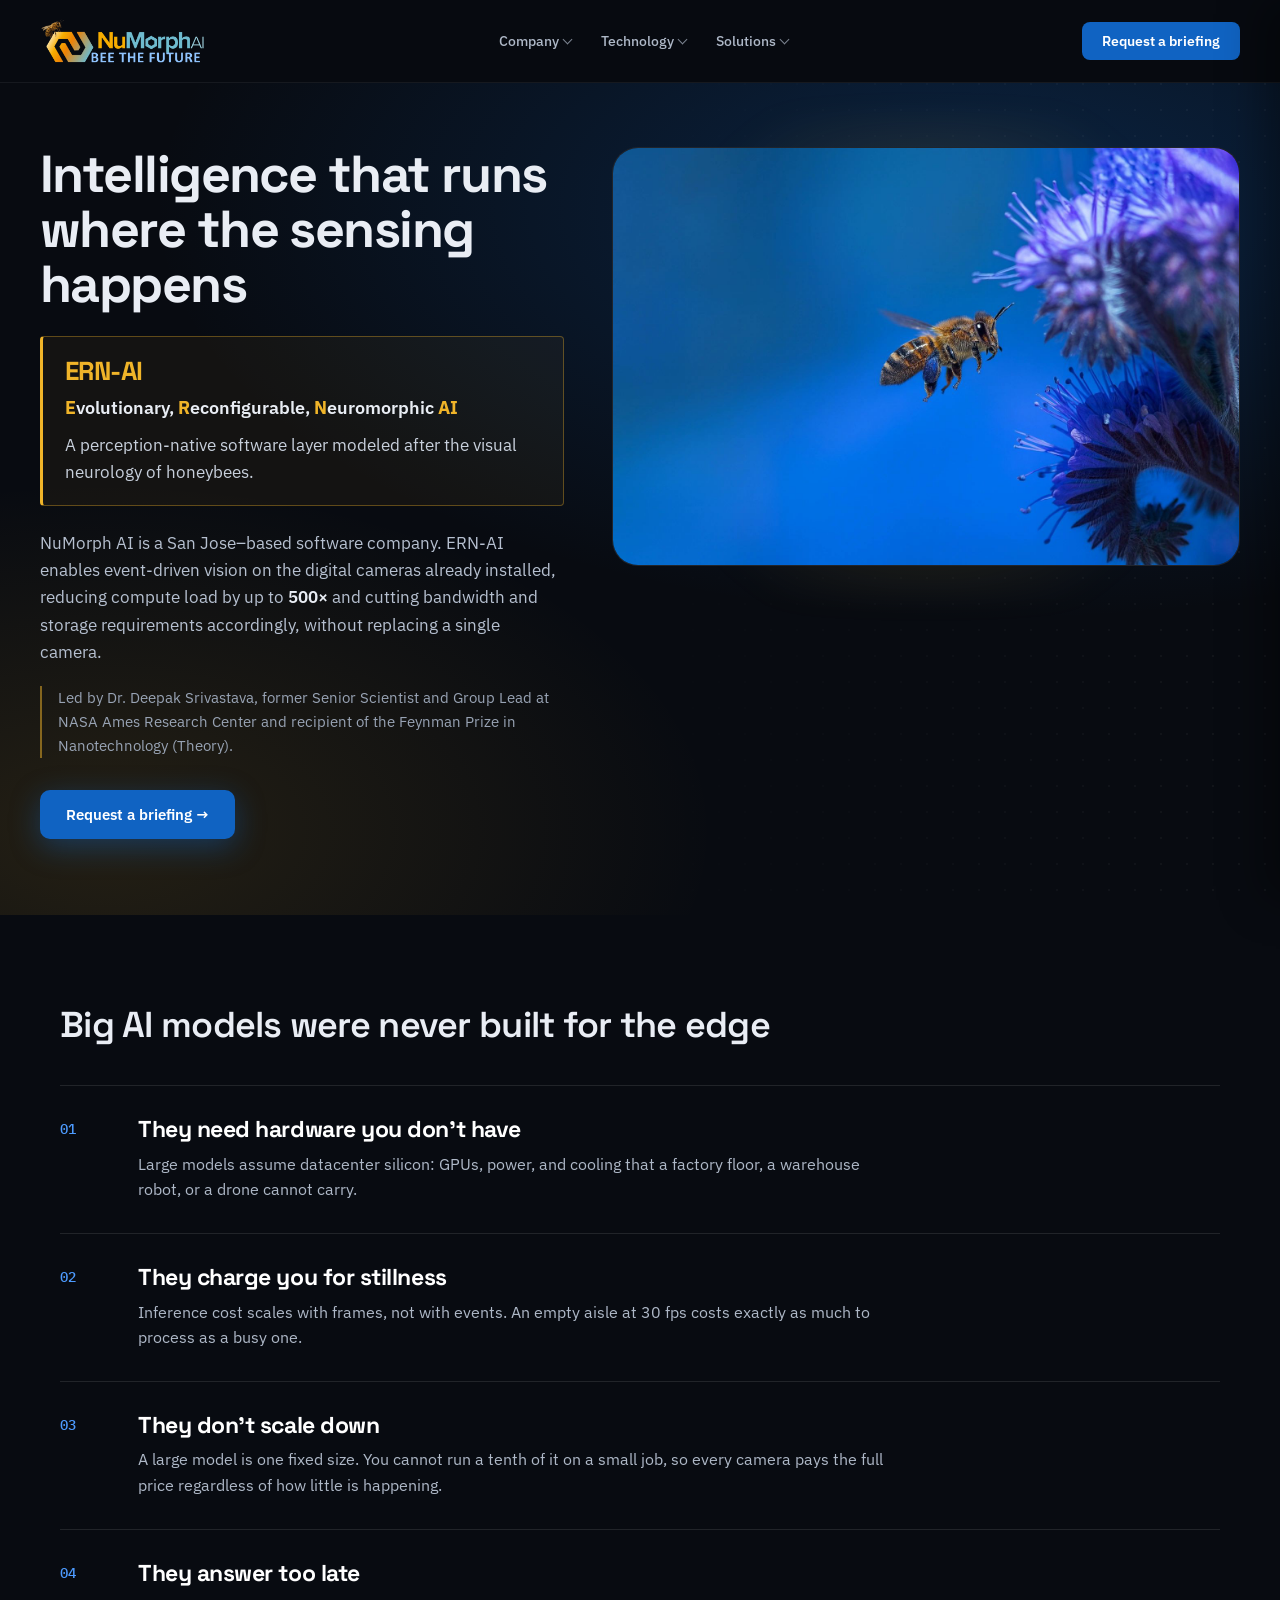
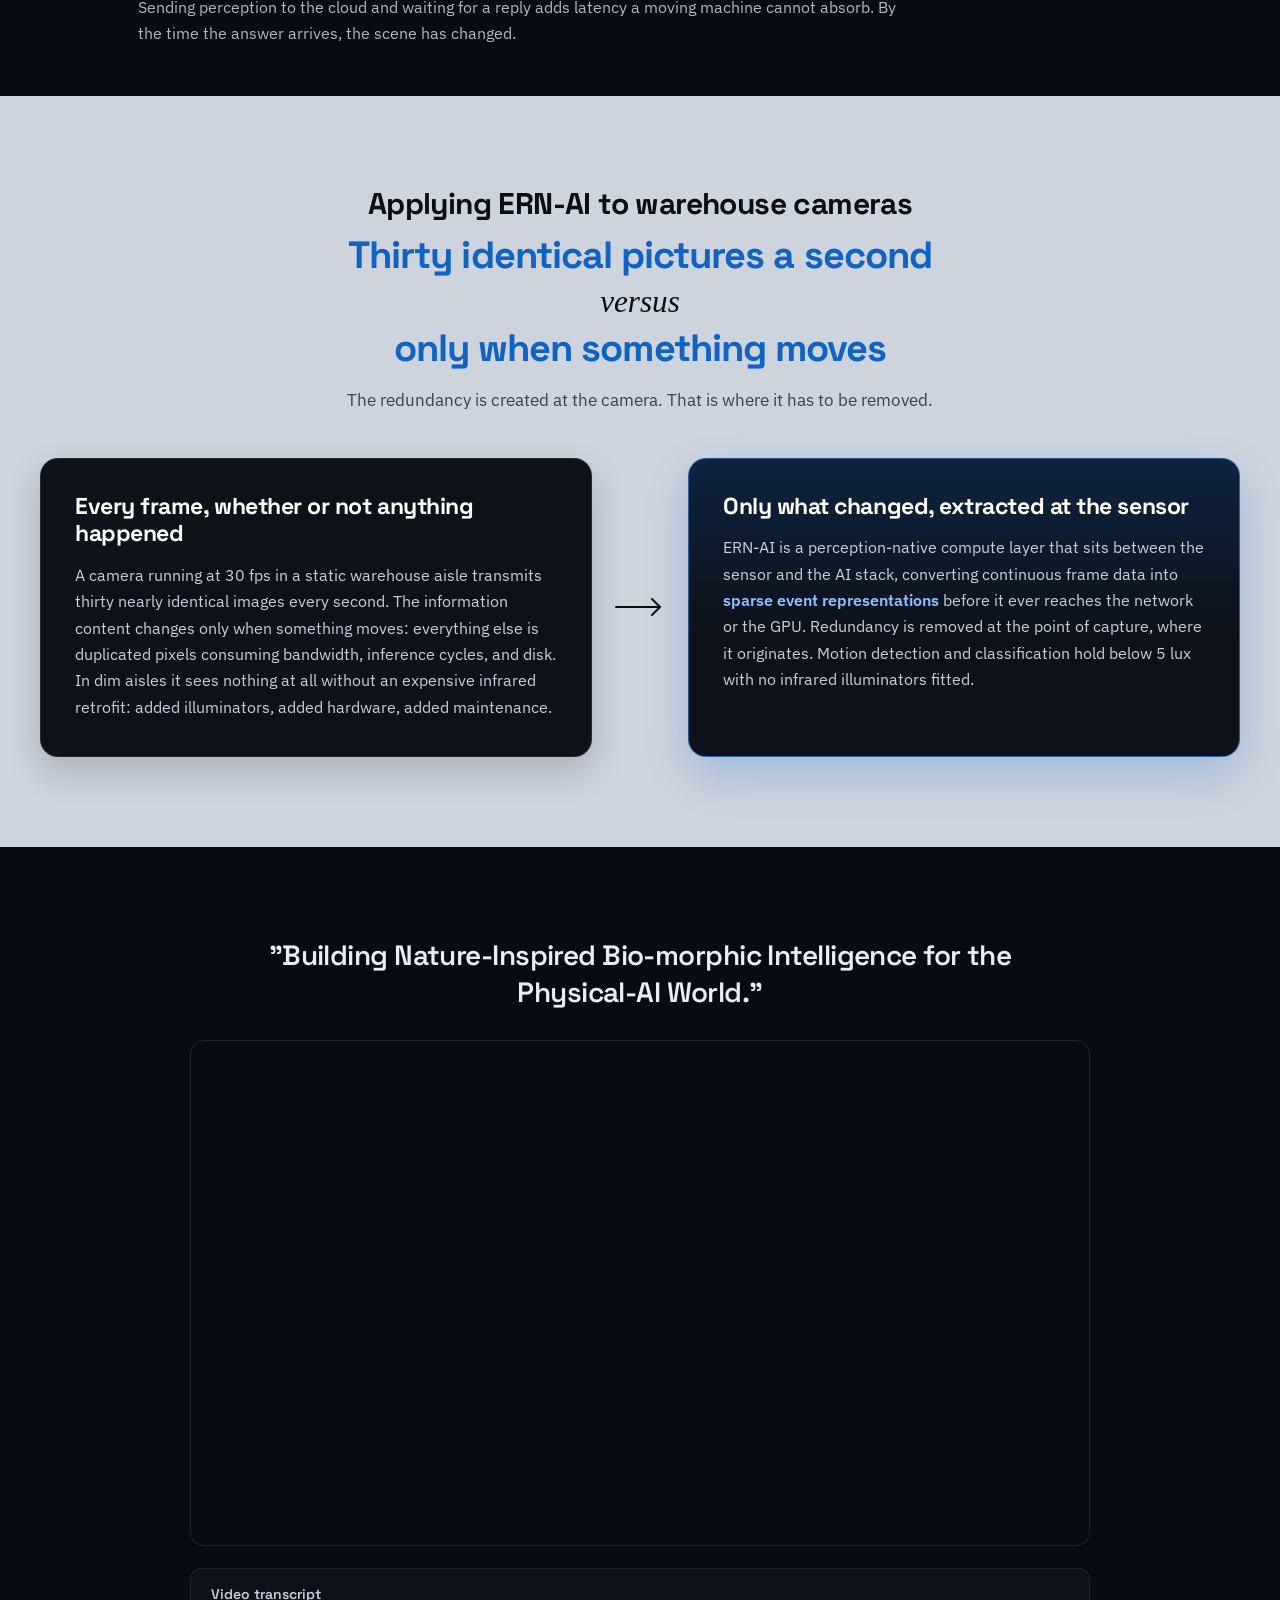
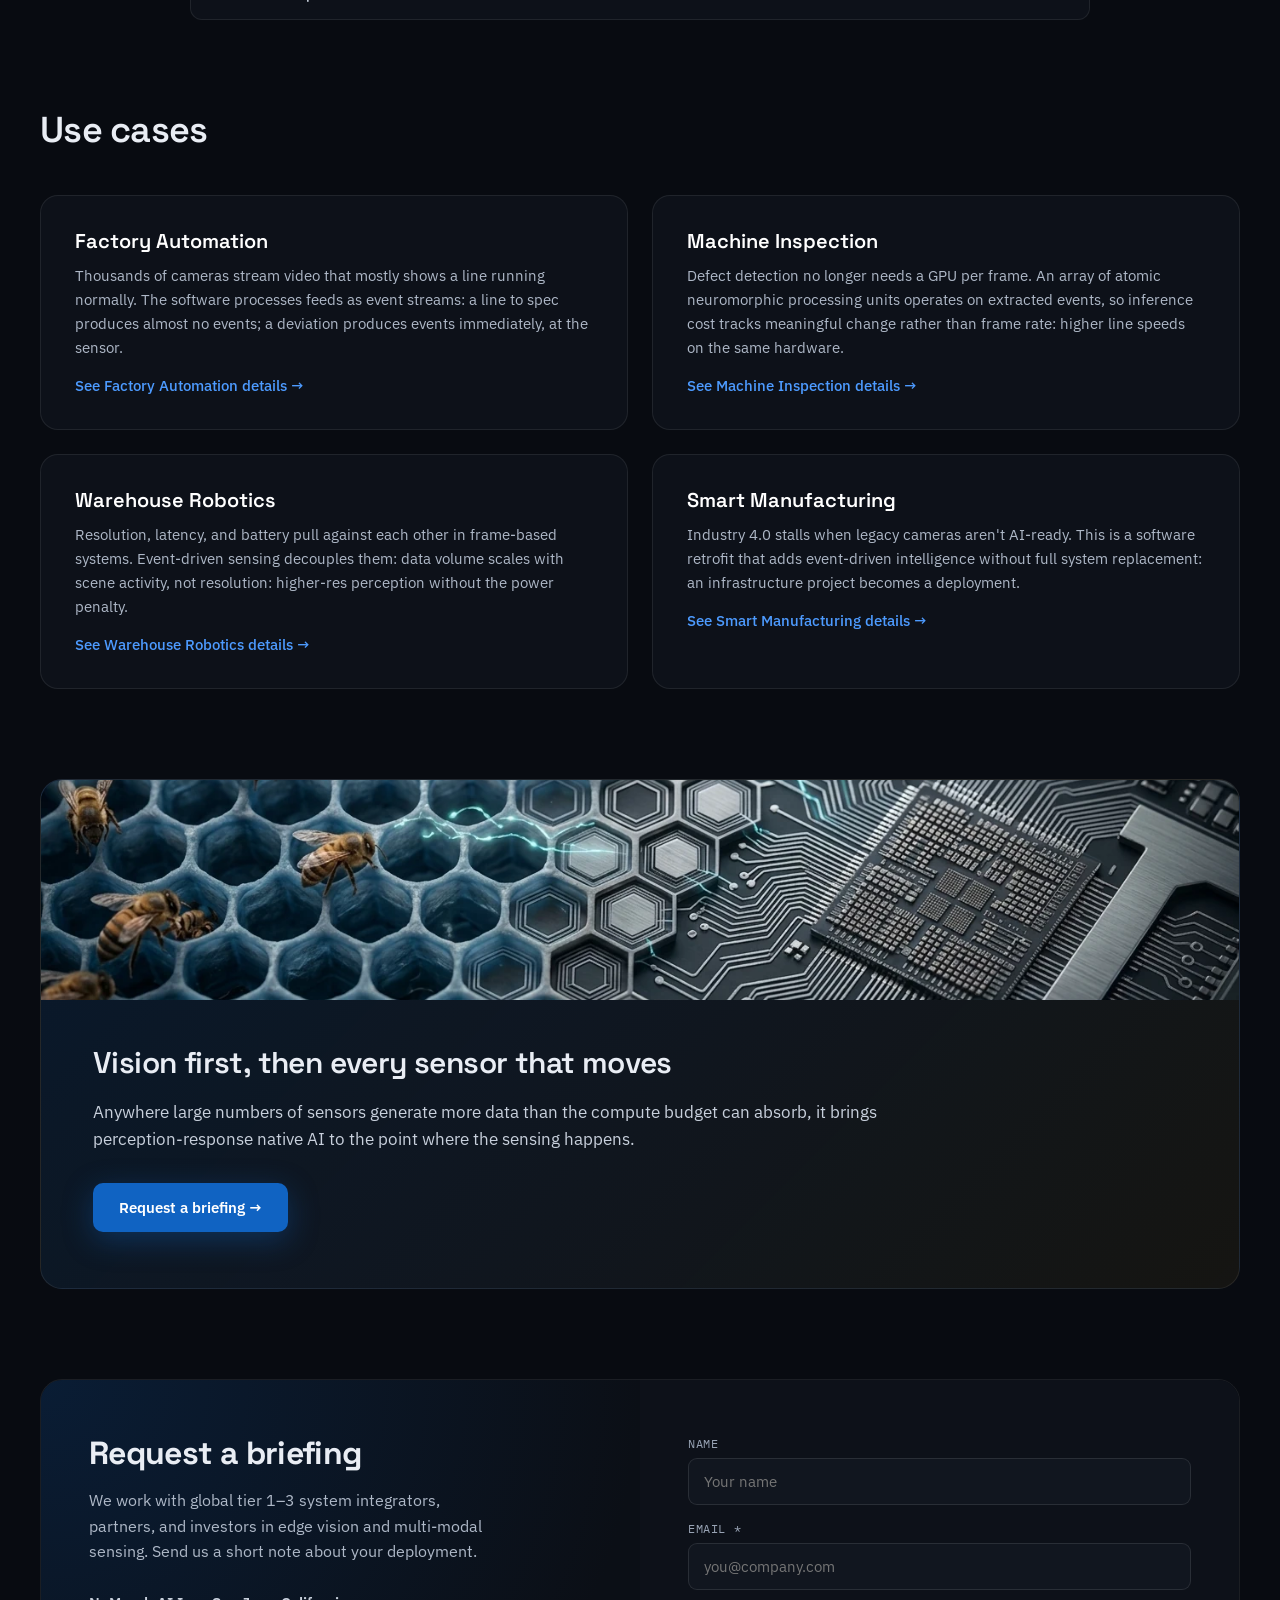
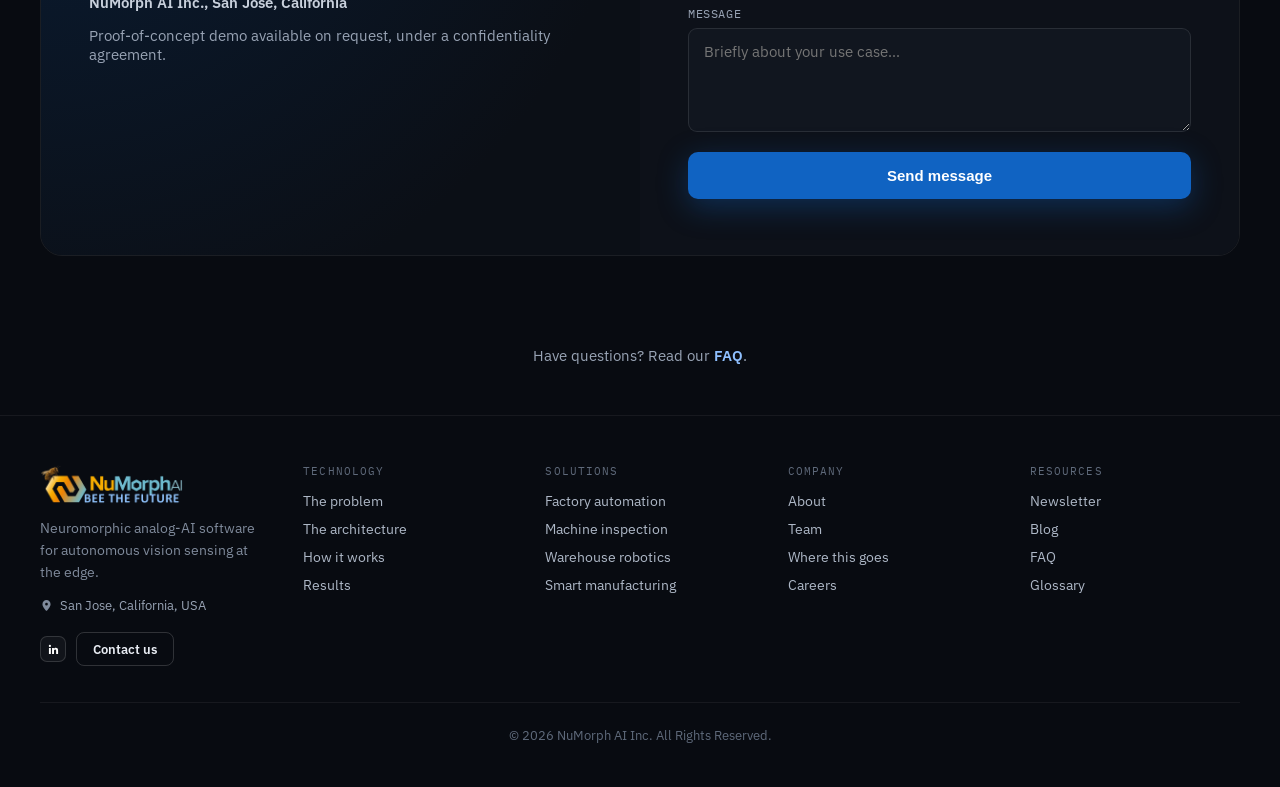
==== commit 33ae319b: "Rewrite headings and restructure home page around the edge argument Headings across all eight pages " ====
--- a/first-draft/index.html
+++ b/first-draft/index.html
@@ -3,18 +3,18 @@
 <head>
 <meta charset="utf-8">
 <meta name="viewport" content="width=device-width, initial-scale=1">
-<title>NuMorph AI — Neuromorphic Software for Edge AI Cameras</title>
+<title>NuMorph AI | Neuromorphic Edge Intelligence</title>
 <meta name="description" content="NuMorph AI's ERN-AI is a bio-inspired software layer that runs on existing digital CMOS cameras, cutting compute load up to 500x without replacing hardware.">
 <meta name="author" content="NuMorph AI">
 <link rel="canonical" href="https://numorph.ai/">
 <meta property="og:type" content="website">
 <meta property="og:site_name" content="NuMorph AI">
-<meta property="og:title" content="NuMorph AI — Neuromorphic Software for Edge AI Cameras">
+<meta property="og:title" content="NuMorph AI: Neuromorphic Software for Edge AI Cameras">
 <meta property="og:description" content="NuMorph AI's ERN-AI is a bio-inspired software layer that runs on existing digital CMOS cameras, cutting compute load up to 500x without replacing hardware.">
 <meta property="og:url" content="https://numorph.ai/">
 <meta property="og:image" content="https://numorph.ai/assets/bio-hexagons.webp">
 <meta name="twitter:card" content="summary_large_image">
-<meta name="twitter:title" content="NuMorph AI — Neuromorphic Software for Edge AI Cameras">
+<meta name="twitter:title" content="NuMorph AI: Neuromorphic Software for Edge AI Cameras">
 <meta name="twitter:description" content="NuMorph AI's ERN-AI is a bio-inspired software layer that runs on existing digital CMOS cameras, cutting compute load up to 500x without replacing hardware.">
 <meta name="twitter:image" content="https://numorph.ai/assets/bio-hexagons.webp">
 <link rel="alternate" type="application/rss+xml" title="NuMorph AI Blog" href="feed.xml">
@@ -143,7 +143,7 @@
 <div id="nm-progress"></div>
 <nav id="nm-nav">
   <a href="index.html" style="display:flex;align-items:center">
-    <img src="assets/logo.webp?v=7" alt="NuMorph AI — Bee the Future" style="height:46px;width:auto;display:block">
+    <img src="assets/logo.webp?v=7" alt="NuMorph AI, Bee the Future" style="height:46px;width:auto;display:block">
   </a>
   <div class="nm-nav-inline">
 <div class="nm-dropdown">
@@ -151,25 +151,25 @@
       <div class="nm-dropdown-menu">
         <a href="company.html#about">About</a>
         <a href="company.html#team">Team</a>
-        <a href="company.html#roadmap">Roadmap</a>
+        <a href="company.html#roadmap">Where this goes</a>
       </div>
     </div>
     <div class="nm-dropdown">
       <a href="technology.html">Technology</a>
       <div class="nm-dropdown-menu">
-        <a href="technology.html#the-problem">The Problem</a>
-        <a href="technology.html#ern-ai">ERN-AI</a>
-        <a href="technology.html#how-it-works">How It Works</a>
-        <a href="technology.html#poc-results">PoC Results</a>
+        <a href="technology.html#the-problem">The problem</a>
+        <a href="technology.html#ern-ai">The architecture</a>
+        <a href="technology.html#how-it-works">How it works</a>
+        <a href="technology.html#poc-results">Results</a>
       </div>
     </div>
     <div class="nm-dropdown">
       <a href="solutions.html">Solutions</a>
       <div class="nm-dropdown-menu">
-        <a href="solutions.html#factory-automation">Factory Automation</a>
-        <a href="solutions.html#machine-inspection">Machine Inspection</a>
-        <a href="solutions.html#warehouse-robotics">Warehouse Robotics</a>
-        <a href="solutions.html#smart-manufacturing">Smart Manufacturing</a>
+        <a href="solutions.html#factory-automation">Factory automation</a>
+        <a href="solutions.html#machine-inspection">Machine inspection</a>
+        <a href="solutions.html#warehouse-robotics">Warehouse robotics</a>
+        <a href="solutions.html#smart-manufacturing">Smart manufacturing</a>
       </div>
     </div>
   </div>
@@ -181,17 +181,17 @@
     <a href="company.html">Company</a>
     <a href="company.html#about">About</a>
     <a href="company.html#team">Team</a>
-    <a href="company.html#roadmap">Roadmap</a>
+    <a href="company.html#roadmap">Where this goes</a>
     <a href="technology.html">Technology</a>
-    <a href="technology.html#the-problem" class="nm-fm-sub">The Problem</a>
-    <a href="technology.html#ern-ai" class="nm-fm-sub">ERN-AI</a>
-    <a href="technology.html#how-it-works" class="nm-fm-sub">How It Works</a>
-    <a href="technology.html#poc-results" class="nm-fm-sub">PoC Results</a>
+    <a href="technology.html#the-problem" class="nm-fm-sub">The problem</a>
+    <a href="technology.html#ern-ai" class="nm-fm-sub">The architecture</a>
+    <a href="technology.html#how-it-works" class="nm-fm-sub">How it works</a>
+    <a href="technology.html#poc-results" class="nm-fm-sub">Results</a>
     <a href="solutions.html">Solutions</a>
-    <a href="solutions.html#factory-automation" class="nm-fm-sub">Factory Automation</a>
-    <a href="solutions.html#machine-inspection" class="nm-fm-sub">Machine Inspection</a>
-    <a href="solutions.html#warehouse-robotics" class="nm-fm-sub">Warehouse Robotics</a>
-    <a href="solutions.html#smart-manufacturing" class="nm-fm-sub">Smart Manufacturing</a>
+    <a href="solutions.html#factory-automation" class="nm-fm-sub">Factory automation</a>
+    <a href="solutions.html#machine-inspection" class="nm-fm-sub">Machine inspection</a>
+    <a href="solutions.html#warehouse-robotics" class="nm-fm-sub">Warehouse robotics</a>
+    <a href="solutions.html#smart-manufacturing" class="nm-fm-sub">Smart manufacturing</a>
     <a href="blog.html#newsletter">Newsletter</a>
     <a href="blog.html">Blog</a>
     <a href="faq.html">FAQ</a>
@@ -202,29 +202,33 @@
 </nav>
 
 <!-- HERO -->
-<header style="position:relative;padding:92px 40px 76px;overflow:hidden">
+<header style="position:relative;padding:64px 40px 76px;overflow:hidden">
   <div style="position:absolute;inset:0;background:radial-gradient(120% 90% at 78% 15%,rgba(16,99,194,.28),transparent 55%),radial-gradient(80% 70% at 8% 90%,rgba(240,180,41,.12),transparent 60%);pointer-events:none"></div>
   <div style="position:absolute;top:0;right:0;width:52%;height:100%;opacity:.5;background-image:radial-gradient(circle at 1px 1px,rgba(255,255,255,.09) 1px,transparent 0);background-size:26px 26px;pointer-events:none;mask-image:linear-gradient(to left,#000,transparent)"></div>
-  <div style="position:relative;display:grid;grid-template-columns:1fr 1.2fr;gap:48px;align-items:center;max-width:1240px;margin:0 auto">
+  <div style="position:relative;display:grid;grid-template-columns:1fr 1.2fr;gap:48px;align-items:start;max-width:1240px;margin:0 auto">
     <div>
       <h1 style="font-family:'Space Grotesk',sans-serif;font-weight:700;font-size:52px;line-height:1.06;letter-spacing:-.03em;margin:0 0 24px">
-        Neuromorphic Analog-AI Software for Autonomous Vision Sensing at the Edge
+        Intelligence that runs where the sensing happens
       </h1>
+      <div style="margin:0 0 24px;padding:20px 22px;border:1px solid rgba(240,180,41,.35);border-left:3px solid #f0b429;border-radius:4px;background:rgba(240,180,41,.05);max-width:560px">
+        <div style="font-family:'Space Grotesk',sans-serif;font-weight:700;font-size:26px;letter-spacing:-.02em;color:#f0b429;line-height:1.1">ERN-AI</div>
+        <div style="font-size:17.5px;line-height:1.45;color:#e9edf4;margin-top:9px;font-weight:600"><span style="color:#f0b429;font-weight:700">E</span>volutionary, <span style="color:#f0b429;font-weight:700">R</span>econfigurable, <span style="color:#f0b429;font-weight:700">N</span>euromorphic <span style="color:#f0b429;font-weight:700">AI</span></div>
+        <div style="font-size:17px;line-height:1.55;color:#c8d0dc;margin-top:12px">A perception-native software layer modeled after the visual neurology of honeybees.</div>
+      </div>
       <p style="font-size:17px;line-height:1.6;color:#b6c0d0;max-width:560px;margin:0 0 20px">
-        NuMorph AI is a San Jose–based software company that develops <strong style="color:#e9edf4;font-weight:600">ERN-AI (Evolutionary, Reconfigurable, Neuromorphic AI)</strong>, a perception-native software layer modeled after the visual neurology of honeybees. ERN-AI enables event-driven vision on existing digital CMOS cameras, reducing compute load by up to <strong style="color:#e9edf4;font-weight:600">500×</strong> and cutting bandwidth and storage requirements accordingly — without replacing a single camera.
+        NuMorph AI is a San Jose–based software company. ERN-AI enables event-driven vision on the digital cameras already installed, reducing compute load by up to <strong style="color:#e9edf4;font-weight:600">500×</strong> and cutting bandwidth and storage requirements accordingly, without replacing a single camera.
       </p>
       <p style="font-size:15px;line-height:1.6;color:#98a3b4;max-width:560px;margin:0 0 32px;border-left:2px solid rgba(240,180,41,.5);padding-left:16px">
         Led by Dr. Deepak Srivastava, former Senior Scientist and Group Lead at NASA Ames Research Center and recipient of the Feynman Prize in Nanotechnology (Theory).
       </p>
       <div style="display:flex;gap:14px;flex-wrap:wrap">
         <a href="#contact" style="display:inline-flex;align-items:center;gap:9px;padding:15px 26px;background:#1063C2;color:#fff;font-weight:600;font-size:15px;border-radius:10px;box-shadow:0 8px 30px rgba(16,99,194,.4)">Request a briefing →</a>
-        <a href="technology.html#how-it-works" style="display:inline-flex;align-items:center;padding:15px 26px;border:1px solid rgba(255,255,255,.16);color:#e9edf4;font-weight:600;font-size:15px;border-radius:10px">How ERN-AI works</a>
       </div>
     </div>
     <div style="position:relative;animation:floaty 7s ease-in-out infinite">
       <div style="position:absolute;inset:-8% -6%;background:radial-gradient(circle,rgba(240,180,41,.22),transparent 68%);filter:blur(14px)"></div>
-      <div style="position:relative;aspect-ratio:4/5;border-radius:26px;overflow:hidden;border:1px solid rgba(255,255,255,.08);background:#0d1119">
-        <img src="assets/main-bee-1.png" alt="Honeybee — bio-inspired neuromorphic vision" style="width:100%;height:100%;object-fit:cover;display:block">
+      <div style="position:relative;aspect-ratio:3/2;border-radius:26px;overflow:hidden;border:1px solid rgba(255,255,255,.08);background:#0d1119">
+        <img src="assets/main-bee-1.png" alt="Honeybee, bio-inspired neuromorphic vision" style="width:100%;height:100%;object-fit:cover;display:block">
       </div>
     </div>
   </div>
@@ -235,75 +239,61 @@
 
 <!-- WHY NUMORPH -->
 <section id="why" style="padding:90px 40px 20px;max-width:1240px;margin:0 auto">
-  <h2 style="font-family:'Space Grotesk',sans-serif;font-weight:600;font-size:36px;letter-spacing:-.02em;margin:0 0 14px;max-width:820px;line-height:1.12">The transition from frame-based perception to event-driven intelligence, without replacing existing cameras.</h2>
-  <div style="display:grid;grid-template-columns:repeat(2,1fr);gap:24px;margin-top:44px">
-    <div style="padding:32px 34px 34px;border:1px solid rgba(255,255,255,.08);border-radius:18px;background:radial-gradient(120% 100% at 0 0,rgba(16,99,194,.1),#0d1119 60%)">
-      <h3 style="font-family:'Space Grotesk',sans-serif;font-weight:600;font-size:20px;margin:0 0 10px;color:#fff">No Rip-and-Replace</h3>
-      <p style="font-size:15.5px;line-height:1.6;color:#aeb8c7;margin:0">ERN-AI runs as a software layer on top of the digital CMOS hardware already deployed in factories, warehouses, and robotic platforms. No new sensors, no new silicon, no infrastructure migration.</p>
-    </div>
-    <div style="padding:32px 34px 34px;border:1px solid rgba(255,255,255,.08);border-radius:18px;background:radial-gradient(120% 100% at 0 0,rgba(240,180,41,.08),#0d1119 60%)">
-      <h3 style="font-family:'Space Grotesk',sans-serif;font-weight:600;font-size:20px;margin:0 0 10px;color:#fff">Radically Lower Costs</h3>
-      <p style="font-size:15.5px;line-height:1.6;color:#aeb8c7;margin:0">By extracting and processing only meaningful events instead of every frame, ERN-AI drastically reduces bandwidth consumption, GPU inference cost, and storage volume across large camera fleets.</p>
-    </div>
-    <div style="padding:32px 34px 34px;border:1px solid rgba(255,255,255,.08);border-radius:18px;background:radial-gradient(120% 100% at 0 0,rgba(16,99,194,.1),#0d1119 60%)">
-      <h3 style="font-family:'Space Grotesk',sans-serif;font-weight:600;font-size:20px;margin:0 0 10px;color:#fff">Built for Scale</h3>
-      <p style="font-size:15.5px;line-height:1.6;color:#aeb8c7;margin:0">The architecture is modular. AI-Lego-Blocks can be composed into arrays sized to the deployment, from a single 1×1 block to 10×10 configurations and beyond — the same software for one inspection station or ten thousand.</p>
-    </div>
-    <div style="padding:32px 34px 34px;border:1px solid rgba(255,255,255,.08);border-radius:18px;background:radial-gradient(120% 100% at 0 0,rgba(240,180,41,.08),#0d1119 60%)">
-      <h3 style="font-family:'Space Grotesk',sans-serif;font-weight:600;font-size:20px;margin:0 0 10px;color:#fff">The Right Moment</h3>
-      <p style="font-size:15.5px;line-height:1.6;color:#aeb8c7;margin:0">As physical AI moves from research into industrial deployment, perception has become the bottleneck. NuMorph provides perception-response native AI at the point where the sensing happens.</p>
-    </div>
-  </div>
-</section>
+  <h2 style="font-family:'Space Grotesk',sans-serif;font-weight:600;font-size:36px;letter-spacing:-.02em;margin:0 0 14px;max-width:820px;line-height:1.12">Big AI models were never built for the edge</h2>
+  <div style="margin-top:40px;border-top:1px solid rgba(255,255,255,.1)">
+    <div style="display:grid;grid-template-columns:52px 1fr;gap:26px;align-items:start;padding:30px 0;border-bottom:1px solid rgba(255,255,255,.1)">
+      <div style="font-family:'IBM Plex Mono',monospace;font-size:14px;font-weight:500;color:#4d9bff;padding-top:4px">01</div>
+      <div>
+        <h3 style="font-family:'Space Grotesk',sans-serif;font-weight:700;font-size:23px;letter-spacing:-.02em;margin:0 0 8px;color:#fff;line-height:1.2">They need hardware you don't have</h3>
+        <p style="font-size:16px;line-height:1.6;color:#aeb8c7;margin:0;max-width:760px">Large models assume datacenter silicon: GPUs, power, and cooling that a factory floor, a warehouse robot, or a drone cannot carry.</p>
+      </div>
+    </div>
+    <div style="display:grid;grid-template-columns:52px 1fr;gap:26px;align-items:start;padding:30px 0;border-bottom:1px solid rgba(255,255,255,.1)">
+      <div style="font-family:'IBM Plex Mono',monospace;font-size:14px;font-weight:500;color:#4d9bff;padding-top:4px">02</div>
+      <div>
+        <h3 style="font-family:'Space Grotesk',sans-serif;font-weight:700;font-size:23px;letter-spacing:-.02em;margin:0 0 8px;color:#fff;line-height:1.2">They charge you for stillness</h3>
+        <p style="font-size:16px;line-height:1.6;color:#aeb8c7;margin:0;max-width:760px">Inference cost scales with frames, not with events. An empty aisle at 30 fps costs exactly as much to process as a busy one.</p>
+      </div>
+    </div>
+    <div style="display:grid;grid-template-columns:52px 1fr;gap:26px;align-items:start;padding:30px 0;border-bottom:1px solid rgba(255,255,255,.1)">
+      <div style="font-family:'IBM Plex Mono',monospace;font-size:14px;font-weight:500;color:#4d9bff;padding-top:4px">03</div>
+      <div>
+        <h3 style="font-family:'Space Grotesk',sans-serif;font-weight:700;font-size:23px;letter-spacing:-.02em;margin:0 0 8px;color:#fff;line-height:1.2">They don't scale down</h3>
+        <p style="font-size:16px;line-height:1.6;color:#aeb8c7;margin:0;max-width:760px">A large model is one fixed size. You cannot run a tenth of it on a small job, so every camera pays the full price regardless of how little is happening.</p>
+      </div>
+    </div>
+    <div style="display:grid;grid-template-columns:52px 1fr;gap:26px;align-items:start;padding:30px 0;border-bottom:1px solid rgba(255,255,255,.1);border-bottom:0">
+      <div style="font-family:'IBM Plex Mono',monospace;font-size:14px;font-weight:500;color:#4d9bff;padding-top:4px">04</div>
+      <div>
+        <h3 style="font-family:'Space Grotesk',sans-serif;font-weight:700;font-size:23px;letter-spacing:-.02em;margin:0 0 8px;color:#fff;line-height:1.2">They answer too late</h3>
+        <p style="font-size:16px;line-height:1.6;color:#aeb8c7;margin:0;max-width:760px">Sending perception to the cloud and waiting for a reply adds latency a moving machine cannot absorb. By the time the answer arrives, the scene has changed.</p>
+      </div>
+    </div>
+  </div></section>
 
 <!-- TECHNOLOGY TEASER (The Problem) -->
-<section id="technology" style="padding:90px 40px;max-width:1240px;margin:0 auto">
-  <h2 style="font-family:'Space Grotesk',sans-serif;font-weight:600;font-size:36px;letter-spacing:-.02em;margin:0 0 40px;max-width:820px;line-height:1.12">Sensing data is broken — over 95% of it is redundant.</h2>
-  <div style="display:grid;grid-template-columns:1fr 1fr;gap:26px">
-    <div style="padding:34px 34px 36px;border:1px solid rgba(255,80,80,.22);border-radius:18px;background:linear-gradient(180deg,rgba(255,90,90,.06),transparent)">
-      <div style="font-family:'IBM Plex Mono',monospace;font-size:12px;color:#ff8888;letter-spacing:.08em;margin-bottom:14px">FRAME-BASED CAPTURE</div>
-      <p style="font-size:16px;line-height:1.6;color:#c8d0dc;margin:0">A camera running at 30 fps in a static warehouse aisle transmits thirty nearly identical images every second. The information content changes only when something moves — everything else is duplicated pixels consuming bandwidth, inference cycles, and disk.</p>
-    </div>
-    <div style="padding:34px 34px 36px;border:1px solid rgba(77,155,255,.3);border-radius:18px;background:linear-gradient(180deg,rgba(16,99,194,.1),transparent)">
-      <div style="font-family:'IBM Plex Mono',monospace;font-size:12px;color:#8fc0ff;letter-spacing:.08em;margin-bottom:14px">ERN-AI · EVENT-DRIVEN</div>
-      <p style="font-size:16px;line-height:1.6;color:#c8d0dc;margin:0">ERN-AI is a perception-native compute layer that sits between the sensor and the AI stack, converting continuous frame data into <strong style="color:#fff;font-weight:600">sparse event representations</strong> before it ever reaches the network or the GPU. Redundancy is removed at the point of capture, where it originates.</p>
-    </div>
-  </div>
-</section>
-
-<!-- SOLUTIONS -->
-<section id="solutions" style="padding:0 40px 90px">
+<section id="technology" style="background:#ced4de;padding:90px 40px;margin:0 0 90px">
   <div style="max-width:1240px;margin:0 auto">
-    <h2 style="font-family:'Space Grotesk',sans-serif;font-weight:600;font-size:36px;letter-spacing:-.02em;margin:0 0 44px;max-width:720px;line-height:1.12">Where ERN-AI delivers return fastest.</h2>
-    <div style="display:grid;grid-template-columns:repeat(2,1fr);gap:24px">
-      <a href="solutions.html#factory-automation" class="nm-card" style="display:block;padding:32px 34px 34px;border:1px solid rgba(255,255,255,.08);border-radius:18px;background:#0d1119">
-        <h3 style="font-family:'Space Grotesk',sans-serif;font-weight:600;font-size:20px;margin:0 0 10px;color:#fff">Factory Automation <span style="color:#4d9bff">→</span></h3>
-        <p style="font-size:15px;line-height:1.6;color:#aeb8c7;margin:0">Thousands of cameras stream video that mostly shows a line running normally. ERN-AI processes feeds as event streams — a line to spec produces almost no events; a deviation produces events immediately, at the sensor.</p>
-      </a>
-      <a href="solutions.html#machine-inspection" class="nm-card" style="display:block;padding:32px 34px 34px;border:1px solid rgba(255,255,255,.08);border-radius:18px;background:#0d1119">
-        <h3 style="font-family:'Space Grotesk',sans-serif;font-weight:600;font-size:20px;margin:0 0 10px;color:#fff">Machine Inspection <span style="color:#4d9bff">→</span></h3>
-        <p style="font-size:15px;line-height:1.6;color:#aeb8c7;margin:0">Defect detection no longer needs a GPU per frame. The ALB array operates on extracted events, so inference cost tracks meaningful change rather than frame rate — higher line speeds on the same hardware.</p>
-      </a>
-      <a href="solutions.html#warehouse-robotics" class="nm-card" style="display:block;padding:32px 34px 34px;border:1px solid rgba(255,255,255,.08);border-radius:18px;background:#0d1119">
-        <h3 style="font-family:'Space Grotesk',sans-serif;font-weight:600;font-size:20px;margin:0 0 10px;color:#fff">Warehouse Robotics <span style="color:#4d9bff">→</span></h3>
-        <p style="font-size:15px;line-height:1.6;color:#aeb8c7;margin:0">Resolution, latency, and battery pull against each other in frame-based systems. Event-driven sensing decouples them: data volume scales with scene activity, not resolution — higher-res perception without the power penalty.</p>
-      </a>
-      <a href="solutions.html#smart-manufacturing" class="nm-card" style="display:block;padding:32px 34px 34px;border:1px solid rgba(255,255,255,.08);border-radius:18px;background:#0d1119">
-        <h3 style="font-family:'Space Grotesk',sans-serif;font-weight:600;font-size:20px;margin:0 0 10px;color:#fff">Smart Manufacturing <span style="color:#4d9bff">→</span></h3>
-        <p style="font-size:15px;line-height:1.6;color:#aeb8c7;margin:0">Industry 4.0 stalls when legacy cameras aren't AI-ready. ERN-AI is a software retrofit that adds event-driven intelligence without full system replacement — an infrastructure project becomes a deployment.</p>
-      </a>
-    </div>
-  </div>
-</section>
-
-<!-- PHYSICAL AI -->
-<section id="physical-ai" style="padding:0 40px 90px">
-  <div style="max-width:1240px;margin:0 auto;border:1px solid rgba(255,255,255,.08);border-radius:22px;overflow:hidden;background:linear-gradient(135deg,rgba(16,99,194,.16),rgba(240,180,41,.06))">
-    <div style="height:220px;overflow:hidden"><img src="assets/bees-honeycomb-circuit.webp?v=7" alt="Honeybees on a honeycomb transitioning into a circuit board — the biological basis for NuMorph's ERN-AI neuromorphic software" style="width:100%;height:100%;object-fit:cover;object-position:center;display:block" loading="lazy"></div>
-    <div style="padding:44px 52px 56px">
-    <h2 style="font-family:'Space Grotesk',sans-serif;font-weight:600;font-size:30px;letter-spacing:-.02em;margin:0 0 18px;max-width:900px;line-height:1.25">A perception sensor-fusion platform for humanoid robotics, drones, industrial automation, and automotive edge systems.</h2>
-    <p style="font-size:17px;line-height:1.6;color:#c8d0dc;margin:0 0 30px;max-width:820px">Anywhere large numbers of sensors generate more data than the compute budget can absorb, ERN-AI brings perception-response native AI to the point where the sensing happens.</p>
-    <a href="#contact" style="display:inline-flex;align-items:center;gap:9px;padding:15px 26px;background:#1063C2;color:#fff;font-weight:600;font-size:15px;border-radius:10px;box-shadow:0 8px 30px rgba(16,99,194,.35)">Request a briefing →</a>
+    <h2 style="font-family:'Space Grotesk',sans-serif;font-weight:700;font-size:30px;letter-spacing:-.02em;margin:0 auto 10px;max-width:900px;line-height:1.2;color:#0a0d12;text-align:center">Applying ERN-AI to warehouse cameras</h2>
+    <h3 style="font-family:'Space Grotesk',sans-serif;font-weight:700;font-size:38px;letter-spacing:-.025em;margin:0 auto 14px;max-width:900px;line-height:1.25;color:#0a0d12;text-align:center"><span style="display:block;color:#1063c2">Thirty identical pictures a second</span><em style="display:block;font-family:Iowan Old Style,Palatino,Georgia,serif;font-style:italic;font-weight:400;color:#0a0d12;letter-spacing:0;font-size:.82em;margin:.1em 0">versus</em><span style="display:block;color:#1063c2">only when something moves</span></h3>
+    <p style="font-size:17px;line-height:1.6;color:#39414d;margin:0 auto 44px;max-width:640px;text-align:center">The redundancy is created at the camera. That is where it has to be removed.</p>
+
+    <div style="display:grid;grid-template-columns:1fr auto 1fr;gap:22px;align-items:center">
+
+      <div style="padding:34px 34px 36px;border:1px solid rgba(255,255,255,.1);border-radius:18px;background:#0d1119;height:100%;box-shadow:0 14px 34px rgba(10,13,18,.18)">
+        <h4 style="font-family:'Space Grotesk',sans-serif;font-weight:700;font-size:23px;letter-spacing:-.02em;color:#ffffff;margin:0 0 14px;line-height:1.2">Every frame, whether or not anything happened</h4>
+        <p style="font-size:16px;line-height:1.65;color:#c8d0dc;margin:0">A camera running at 30 fps in a static warehouse aisle transmits thirty nearly identical images every second. The information content changes only when something moves: everything else is duplicated pixels consuming bandwidth, inference cycles, and disk. In dim aisles it sees nothing at all without an expensive infrared retrofit: added illuminators, added hardware, added maintenance.</p>
+      </div>
+
+      <div aria-hidden="true" style="display:flex;align-items:center;justify-content:center;width:52px;color:#0a0d12">
+        <svg viewBox="0 0 52 24" width="52" height="24" fill="none" stroke="currentColor" stroke-width="2" stroke-linecap="round" stroke-linejoin="round"><path d="M2 12h44"/><path d="M38 4l8 8-8 8"/></svg>
+      </div>
+
+      <div style="padding:34px 34px 36px;border:1px solid rgba(77,155,255,.5);border-radius:18px;background:linear-gradient(180deg,rgba(16,99,194,.22),transparent 60%),#0d1119;height:100%;box-shadow:0 18px 44px rgba(16,99,194,.24)">
+        <h4 style="font-family:'Space Grotesk',sans-serif;font-weight:700;font-size:23px;letter-spacing:-.02em;color:#ffffff;margin:0 0 14px;line-height:1.2">Only what changed, extracted at the sensor</h4>
+        <p style="font-size:16px;line-height:1.65;color:#c8d0dc;margin:0">ERN-AI is a perception-native compute layer that sits between the sensor and the AI stack, converting continuous frame data into <strong style="color:#8fc0ff;font-weight:600">sparse event representations</strong> before it ever reaches the network or the GPU. Redundancy is removed at the point of capture, where it originates. Motion detection and classification hold below 5 lux with no infrared illuminators fitted.</p>
+      </div>
+
     </div>
   </div>
 </section>
@@ -322,15 +312,56 @@
   </div>
 </section>
 
+<!-- SOLUTIONS -->
+<section id="solutions" style="padding:0 40px 90px">
+  <div style="max-width:1240px;margin:0 auto">
+    <h2 style="font-family:'Space Grotesk',sans-serif;font-weight:600;font-size:36px;letter-spacing:-.02em;margin:0 0 44px;max-width:720px;line-height:1.12">Use cases</h2>
+    <div style="display:grid;grid-template-columns:repeat(2,1fr);gap:24px">
+      <div class="nm-card" style="padding:32px 34px 34px;border:1px solid rgba(255,255,255,.08);border-radius:18px;background:#0d1119">
+        <h3 style="font-family:'Space Grotesk',sans-serif;font-weight:600;font-size:20px;margin:0 0 10px;color:#fff">Factory Automation</h3>
+        <p style="font-size:15px;line-height:1.6;color:#aeb8c7;margin:0">Thousands of cameras stream video that mostly shows a line running normally. The software processes feeds as event streams: a line to spec produces almost no events; a deviation produces events immediately, at the sensor.</p>
+        <a href="solutions.html#factory-automation" style="display:inline-block;margin-top:16px;color:#4d9bff;font-size:14.5px;font-weight:500">See Factory Automation details <span aria-hidden="true">&#8594;</span></a>
+      </div>
+      <div class="nm-card" style="padding:32px 34px 34px;border:1px solid rgba(255,255,255,.08);border-radius:18px;background:#0d1119">
+        <h3 style="font-family:'Space Grotesk',sans-serif;font-weight:600;font-size:20px;margin:0 0 10px;color:#fff">Machine Inspection</h3>
+        <p style="font-size:15px;line-height:1.6;color:#aeb8c7;margin:0">Defect detection no longer needs a GPU per frame. An array of atomic neuromorphic processing units operates on extracted events, so inference cost tracks meaningful change rather than frame rate: higher line speeds on the same hardware.</p>
+        <a href="solutions.html#machine-inspection" style="display:inline-block;margin-top:16px;color:#4d9bff;font-size:14.5px;font-weight:500">See Machine Inspection details <span aria-hidden="true">&#8594;</span></a>
+      </div>
+      <div class="nm-card" style="padding:32px 34px 34px;border:1px solid rgba(255,255,255,.08);border-radius:18px;background:#0d1119">
+        <h3 style="font-family:'Space Grotesk',sans-serif;font-weight:600;font-size:20px;margin:0 0 10px;color:#fff">Warehouse Robotics</h3>
+        <p style="font-size:15px;line-height:1.6;color:#aeb8c7;margin:0">Resolution, latency, and battery pull against each other in frame-based systems. Event-driven sensing decouples them: data volume scales with scene activity, not resolution: higher-res perception without the power penalty.</p>
+        <a href="solutions.html#warehouse-robotics" style="display:inline-block;margin-top:16px;color:#4d9bff;font-size:14.5px;font-weight:500">See Warehouse Robotics details <span aria-hidden="true">&#8594;</span></a>
+      </div>
+      <div class="nm-card" style="padding:32px 34px 34px;border:1px solid rgba(255,255,255,.08);border-radius:18px;background:#0d1119">
+        <h3 style="font-family:'Space Grotesk',sans-serif;font-weight:600;font-size:20px;margin:0 0 10px;color:#fff">Smart Manufacturing</h3>
+        <p style="font-size:15px;line-height:1.6;color:#aeb8c7;margin:0">Industry 4.0 stalls when legacy cameras aren't AI-ready. This is a software retrofit that adds event-driven intelligence without full system replacement: an infrastructure project becomes a deployment.</p>
+        <a href="solutions.html#smart-manufacturing" style="display:inline-block;margin-top:16px;color:#4d9bff;font-size:14.5px;font-weight:500">See Smart Manufacturing details <span aria-hidden="true">&#8594;</span></a>
+      </div>
+    </div>
+  </div>
+</section>
+
+<!-- PHYSICAL AI -->
+<section id="physical-ai" style="padding:0 40px 90px">
+  <div style="max-width:1240px;margin:0 auto;border:1px solid rgba(255,255,255,.08);border-radius:22px;overflow:hidden;background:linear-gradient(135deg,rgba(16,99,194,.16),rgba(240,180,41,.06))">
+    <div style="height:220px;overflow:hidden"><img src="assets/bees-honeycomb-circuit.webp?v=7" alt="Honeybees on a honeycomb transitioning into a circuit board: the biological basis for NuMorph's ERN-AI neuromorphic software" style="width:100%;height:100%;object-fit:cover;object-position:center;display:block" loading="lazy"></div>
+    <div style="padding:44px 52px 56px">
+    <h2 style="font-family:'Space Grotesk',sans-serif;font-weight:600;font-size:30px;letter-spacing:-.02em;margin:0 0 18px;max-width:900px;line-height:1.25">Vision first, then every sensor that moves</h2>
+    <p style="font-size:17px;line-height:1.6;color:#c8d0dc;margin:0 0 30px;max-width:820px">Anywhere large numbers of sensors generate more data than the compute budget can absorb, it brings perception-response native AI to the point where the sensing happens.</p>
+    <a href="#contact" style="display:inline-flex;align-items:center;gap:9px;padding:15px 26px;background:#1063C2;color:#fff;font-weight:600;font-size:15px;border-radius:10px;box-shadow:0 8px 30px rgba(16,99,194,.35)">Request a briefing →</a>
+    </div>
+  </div>
+</section>
+
 <!-- CONTACT / CTA -->
 <section id="contact" style="padding:0 40px 90px">
   <div style="max-width:1240px;margin:0 auto;display:grid;grid-template-columns:1fr 1fr;gap:0;border:1px solid rgba(255,255,255,.08);border-radius:22px;overflow:hidden">
     <div style="padding:56px 48px;background:radial-gradient(100% 120% at 0 0,rgba(16,99,194,.2),#0b0f16)">
-      <h2 style="font-family:'Space Grotesk',sans-serif;font-weight:700;font-size:32px;letter-spacing:-.02em;margin:0 0 16px;line-height:1.12">Request a briefing.</h2>
+      <h2 style="font-family:'Space Grotesk',sans-serif;font-weight:700;font-size:32px;letter-spacing:-.02em;margin:0 0 16px;line-height:1.12">Request a briefing</h2>
       <p style="font-size:16px;line-height:1.6;color:#aeb8c7;margin:0 0 28px;max-width:420px">We work with global tier 1–3 system integrators, partners, and investors in edge vision and multi-modal sensing. Send us a short note about your deployment.</p>
       <div style="display:flex;flex-direction:column;gap:14px;font-size:15px;color:#c8d0dc">
-        <div style="font-weight:600">NuMorph AI Inc. — San Jose, California</div>
-        <div style="color:#98a3b4">Proof-of-concept demo available on request, under NDA.</div>
+        <div style="font-weight:600">NuMorph AI Inc., San Jose, California</div>
+        <div style="color:#98a3b4">Proof-of-concept demo available on request, under a confidentiality agreement.</div>
       </div>
     </div>
     <div style="padding:56px 48px;background:#0d1119">
@@ -377,19 +408,19 @@
     <div>
       <a href="technology.html" class="nm-footer-head" style="font-family:'IBM Plex Mono',monospace;font-size:11px;letter-spacing:.1em;margin-bottom:14px">TECHNOLOGY</a>
       <div style="display:flex;flex-direction:column;gap:10px;font-size:13.5px">
-        <a href="technology.html#the-problem" style="color:#aeb8c7">The Problem</a>
-        <a href="technology.html#ern-ai" style="color:#aeb8c7">ERN-AI</a>
-        <a href="technology.html#how-it-works" style="color:#aeb8c7">How It Works</a>
-        <a href="technology.html#poc-results" style="color:#aeb8c7">PoC Results</a>
+        <a href="technology.html#the-problem" style="color:#aeb8c7">The problem</a>
+        <a href="technology.html#ern-ai" style="color:#aeb8c7">The architecture</a>
+        <a href="technology.html#how-it-works" style="color:#aeb8c7">How it works</a>
+        <a href="technology.html#poc-results" style="color:#aeb8c7">Results</a>
       </div>
     </div>
     <div>
       <a href="solutions.html" class="nm-footer-head" style="font-family:'IBM Plex Mono',monospace;font-size:11px;letter-spacing:.1em;margin-bottom:14px">SOLUTIONS</a>
       <div style="display:flex;flex-direction:column;gap:10px;font-size:13.5px">
-        <a href="solutions.html#factory-automation" style="color:#aeb8c7">Factory Automation</a>
-        <a href="solutions.html#machine-inspection" style="color:#aeb8c7">Machine Inspection</a>
-        <a href="solutions.html#warehouse-robotics" style="color:#aeb8c7">Warehouse Robotics</a>
-        <a href="solutions.html#smart-manufacturing" style="color:#aeb8c7">Smart Manufacturing</a>
+        <a href="solutions.html#factory-automation" style="color:#aeb8c7">Factory automation</a>
+        <a href="solutions.html#machine-inspection" style="color:#aeb8c7">Machine inspection</a>
+        <a href="solutions.html#warehouse-robotics" style="color:#aeb8c7">Warehouse robotics</a>
+        <a href="solutions.html#smart-manufacturing" style="color:#aeb8c7">Smart manufacturing</a>
       </div>
     </div>
     <div>
@@ -397,7 +428,7 @@
       <div style="display:flex;flex-direction:column;gap:10px;font-size:13.5px">
         <a href="company.html#about" style="color:#aeb8c7">About</a>
         <a href="company.html#team" style="color:#aeb8c7">Team</a>
-        <a href="company.html#roadmap" style="color:#aeb8c7">Roadmap</a>
+        <a href="company.html#roadmap" style="color:#aeb8c7">Where this goes</a>
         <a href="careers.html" style="color:#aeb8c7">Careers</a>
       </div>
     </div>
@@ -412,7 +443,7 @@
     </div>
   </div>
   <div style="max-width:1240px;margin:36px auto 0;padding-top:24px;border-top:1px solid rgba(255,255,255,.06);text-align:center">
-    <div style="font-size:12.5px;color:#5f6a7b">© 2026 NuMorph AI Inc. — All Rights Reserved.</div>
+    <div style="font-size:12.5px;color:#5f6a7b">© 2026 NuMorph AI Inc. All Rights Reserved.</div>
   </div>
 </footer>
 </div>
--- a/first-draft/css/style.css
+++ b/first-draft/css/style.css
@@ -38,8 +38,8 @@
 .nm-dropdown-menu a{display:block;padding:10px 12px;border-radius:8px;font-size:13.5px;white-space:nowrap;color:#c8d0dc}
 .nm-dropdown-menu a:hover{background:rgba(255,255,255,.06);color:#fff}
 
-/* always-on hamburger / full-menu drawer */
-.nm-nav-toggle{display:flex}
+/* hamburger: mobile only (drawer nav below 860px) */
+.nm-nav-toggle{display:none}
 .nm-nav-links{
   position:fixed;top:0;right:0;bottom:0;width:min(86vw,340px);
   display:flex;flex-direction:column;align-items:stretch;gap:2px;
@@ -63,8 +63,9 @@
 @media (max-width:900px){.nm-footer-grid{grid-template-columns:repeat(2,1fr) !important;row-gap:32px !important}}
 @media (max-width:640px){.nm-footer-grid{grid-template-columns:1fr !important}}
 
-/* card hover states (replaces DC's style-hover pseudo-class) */
-.nm-card:hover{border-color:rgba(77,155,255,.4)}
+/* cards are not clickable; only the link inside them is */
+.nm-card:hover{border-color:rgba(255,255,255,.08)}
+.nm-card a:hover{text-decoration:underline;text-underline-offset:3px}
 
 /* form focus states */
 .nm-field:focus{outline:2px solid rgba(77,155,255,.5);outline-offset:1px}
@@ -88,6 +89,7 @@
 @media (max-width:860px){
   #nm-nav{padding:14px 20px}
   .nm-nav-inline{display:none}
+  .nm-nav-toggle{display:flex}
 }
 
 /* ============ RESPONSIVE LAYOUT (tablet) ============ */
@@ -123,3 +125,28 @@
   h1,h2,h3{overflow-wrap:break-word}
   header,section,main{min-width:0}
 }
+
+/* compare block (light section): stack on narrow, rotate the arrow */
+@media (max-width:860px){
+  [style*="grid-template-columns:1fr auto 1fr"]{grid-template-columns:1fr !important;gap:14px !important}
+  [style*="grid-template-columns:1fr auto 1fr"] > [aria-hidden="true"]{transform:rotate(90deg);width:auto !important;margin:2px auto}
+}
+
+/* desktop: never leave a drawer stranded open if the viewport widens */
+@media (min-width:861px){
+  .nm-nav-links[data-open="true"]{transform:translateX(100%)}
+  #nm-nav-scrim[data-open="true"]{opacity:0;pointer-events:none}
+}
+
+/* numbered evidence stack: tighten the number gutter on small screens */
+@media (max-width:640px){
+  [style*="grid-template-columns:52px 1fr"]{grid-template-columns:34px 1fr !important;gap:14px !important}
+}
+
+/* acronym disclosure panel (technology page) */
+details > summary{list-style:none}
+details > summary::-webkit-details-marker{display:none}
+details > summary::marker{content:""}
+details > summary:hover{text-decoration:underline;text-underline-offset:3px}
+details[open] > summary span[aria-hidden]{transform:rotate(90deg)}
+details > summary span[aria-hidden]{display:inline-block;transition:transform .18s ease}
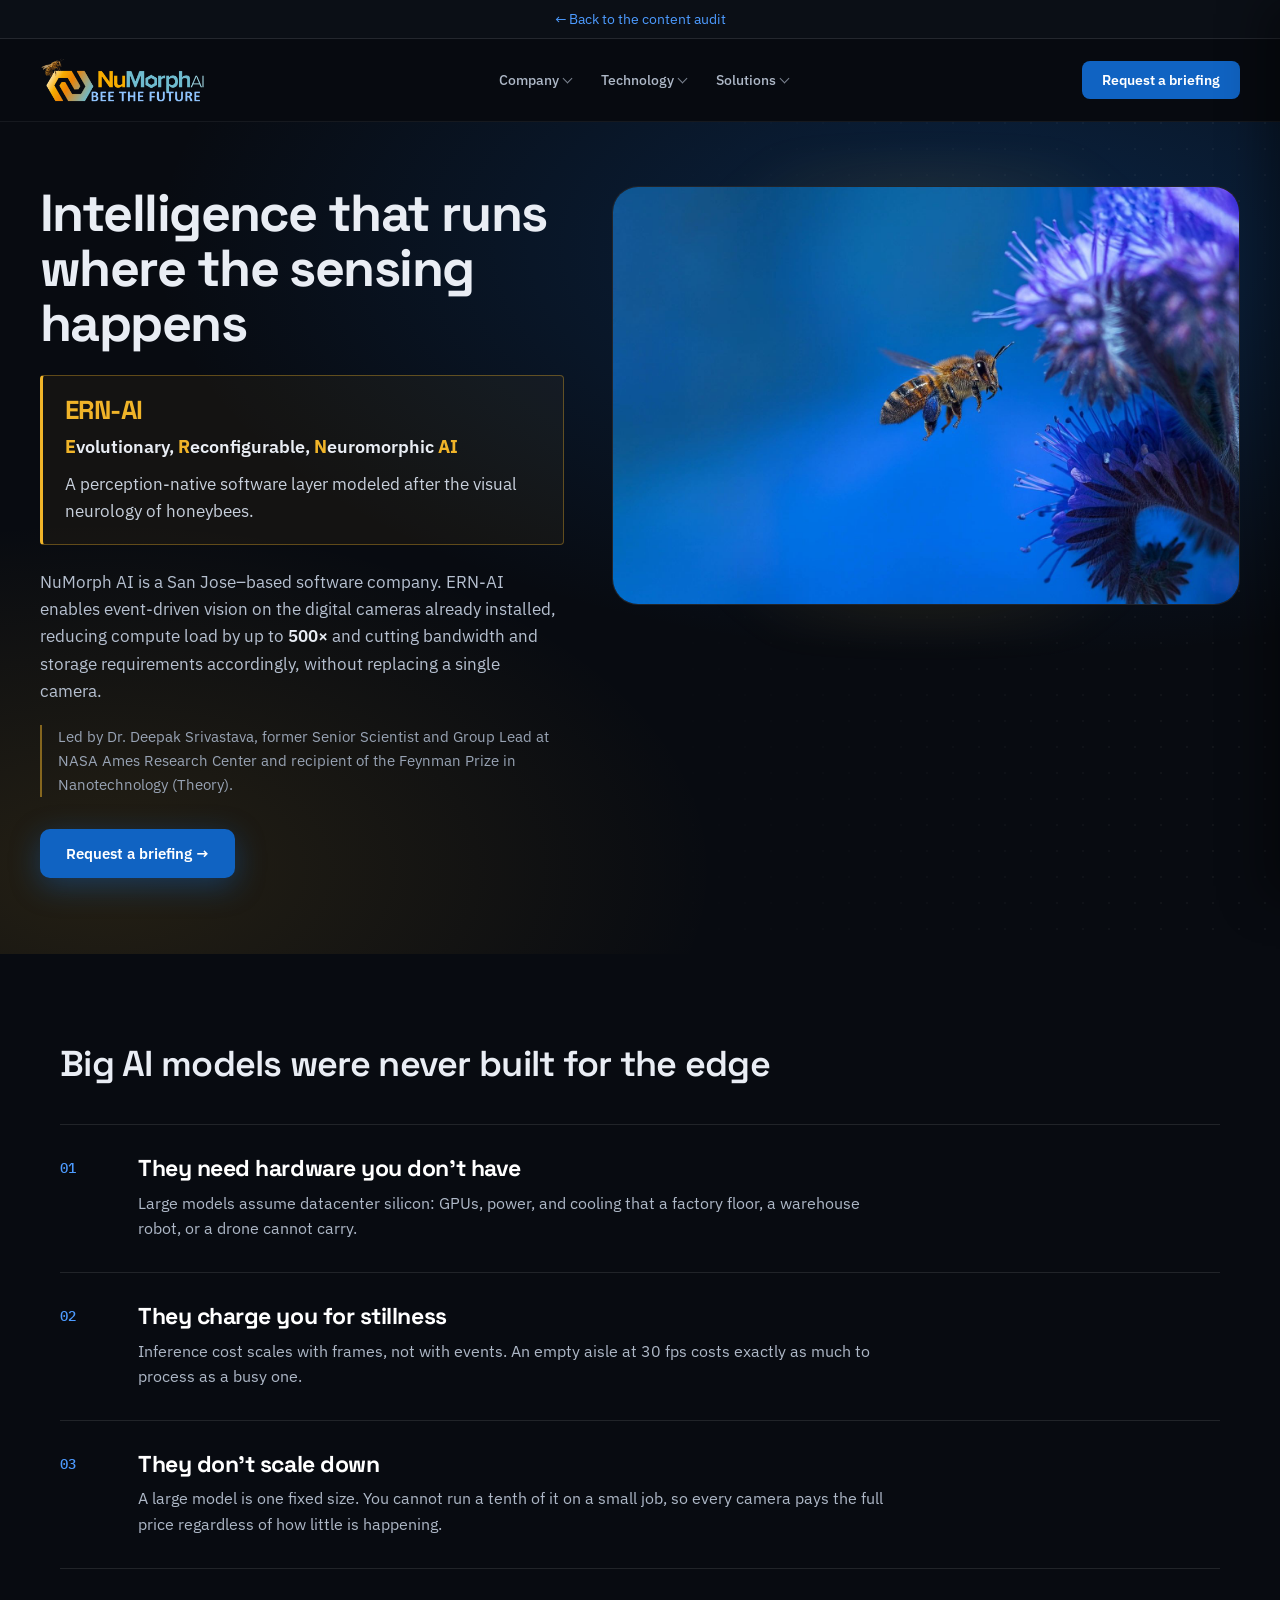
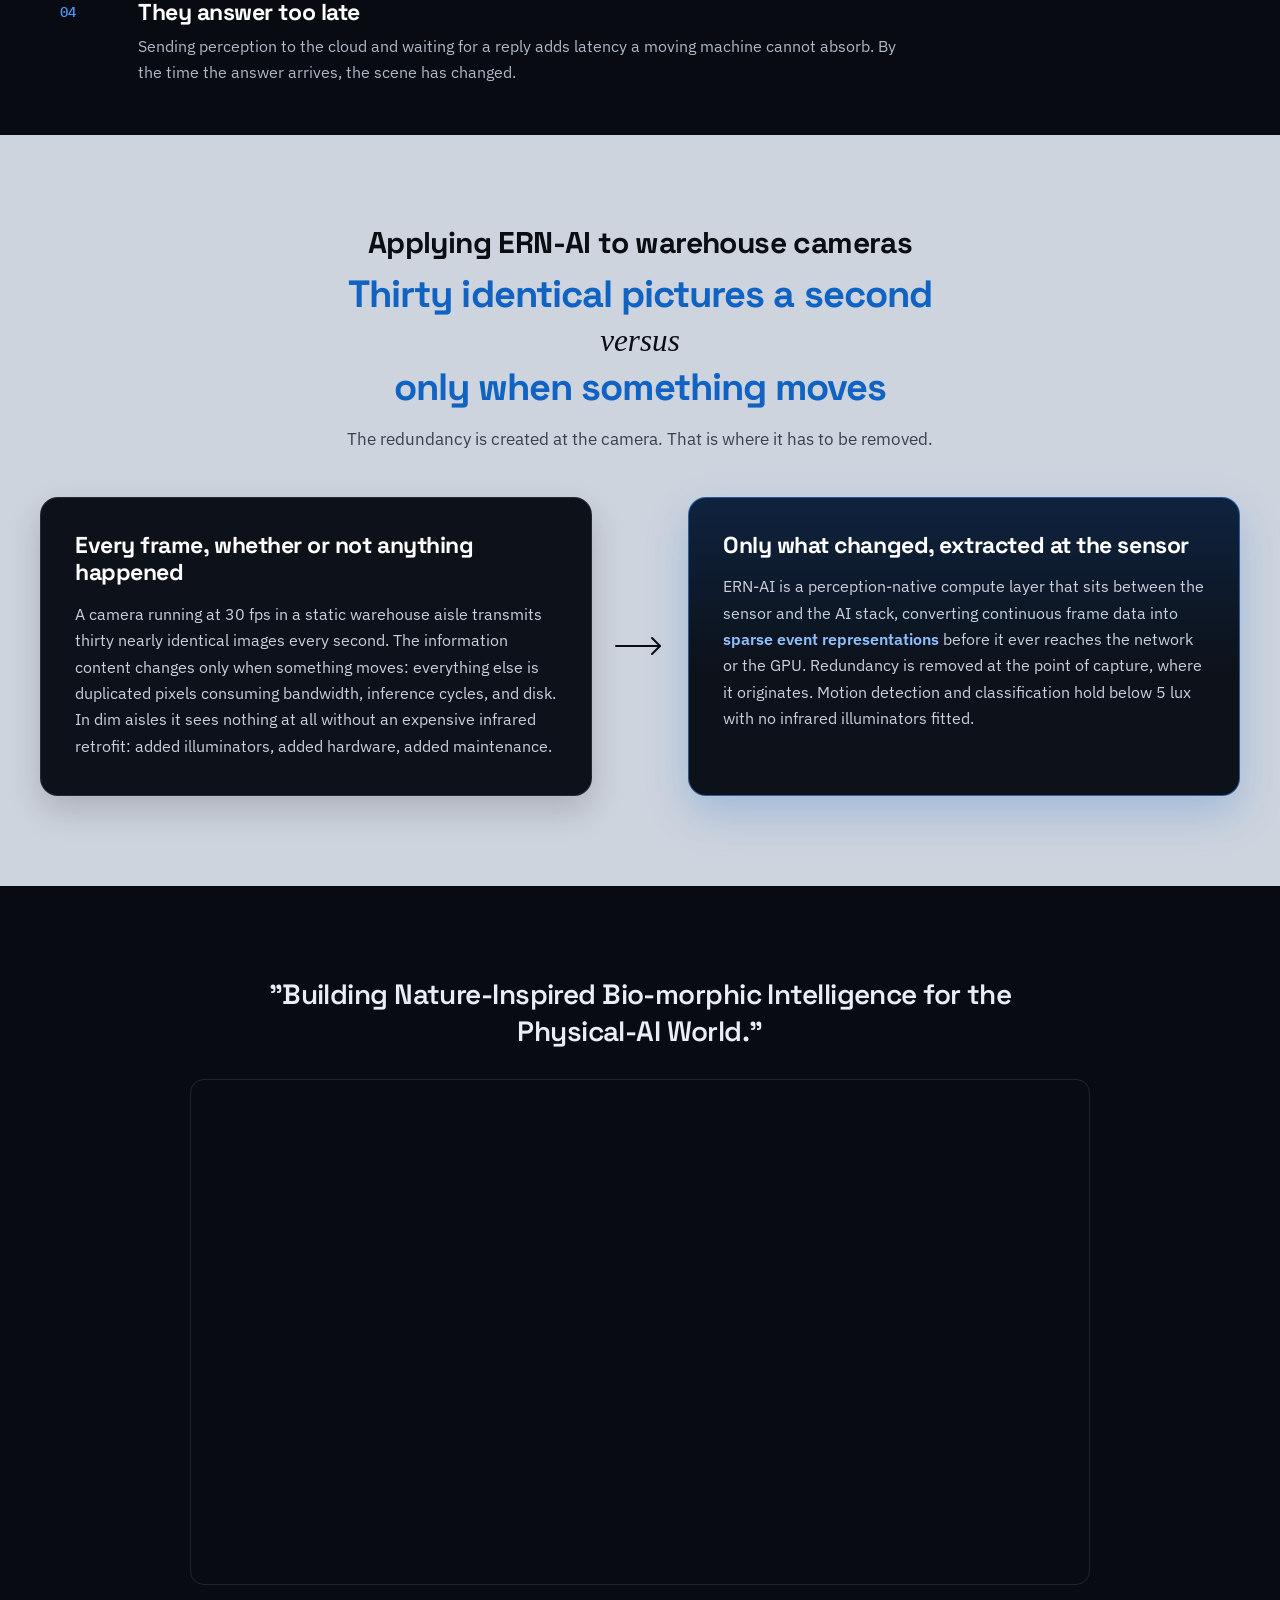
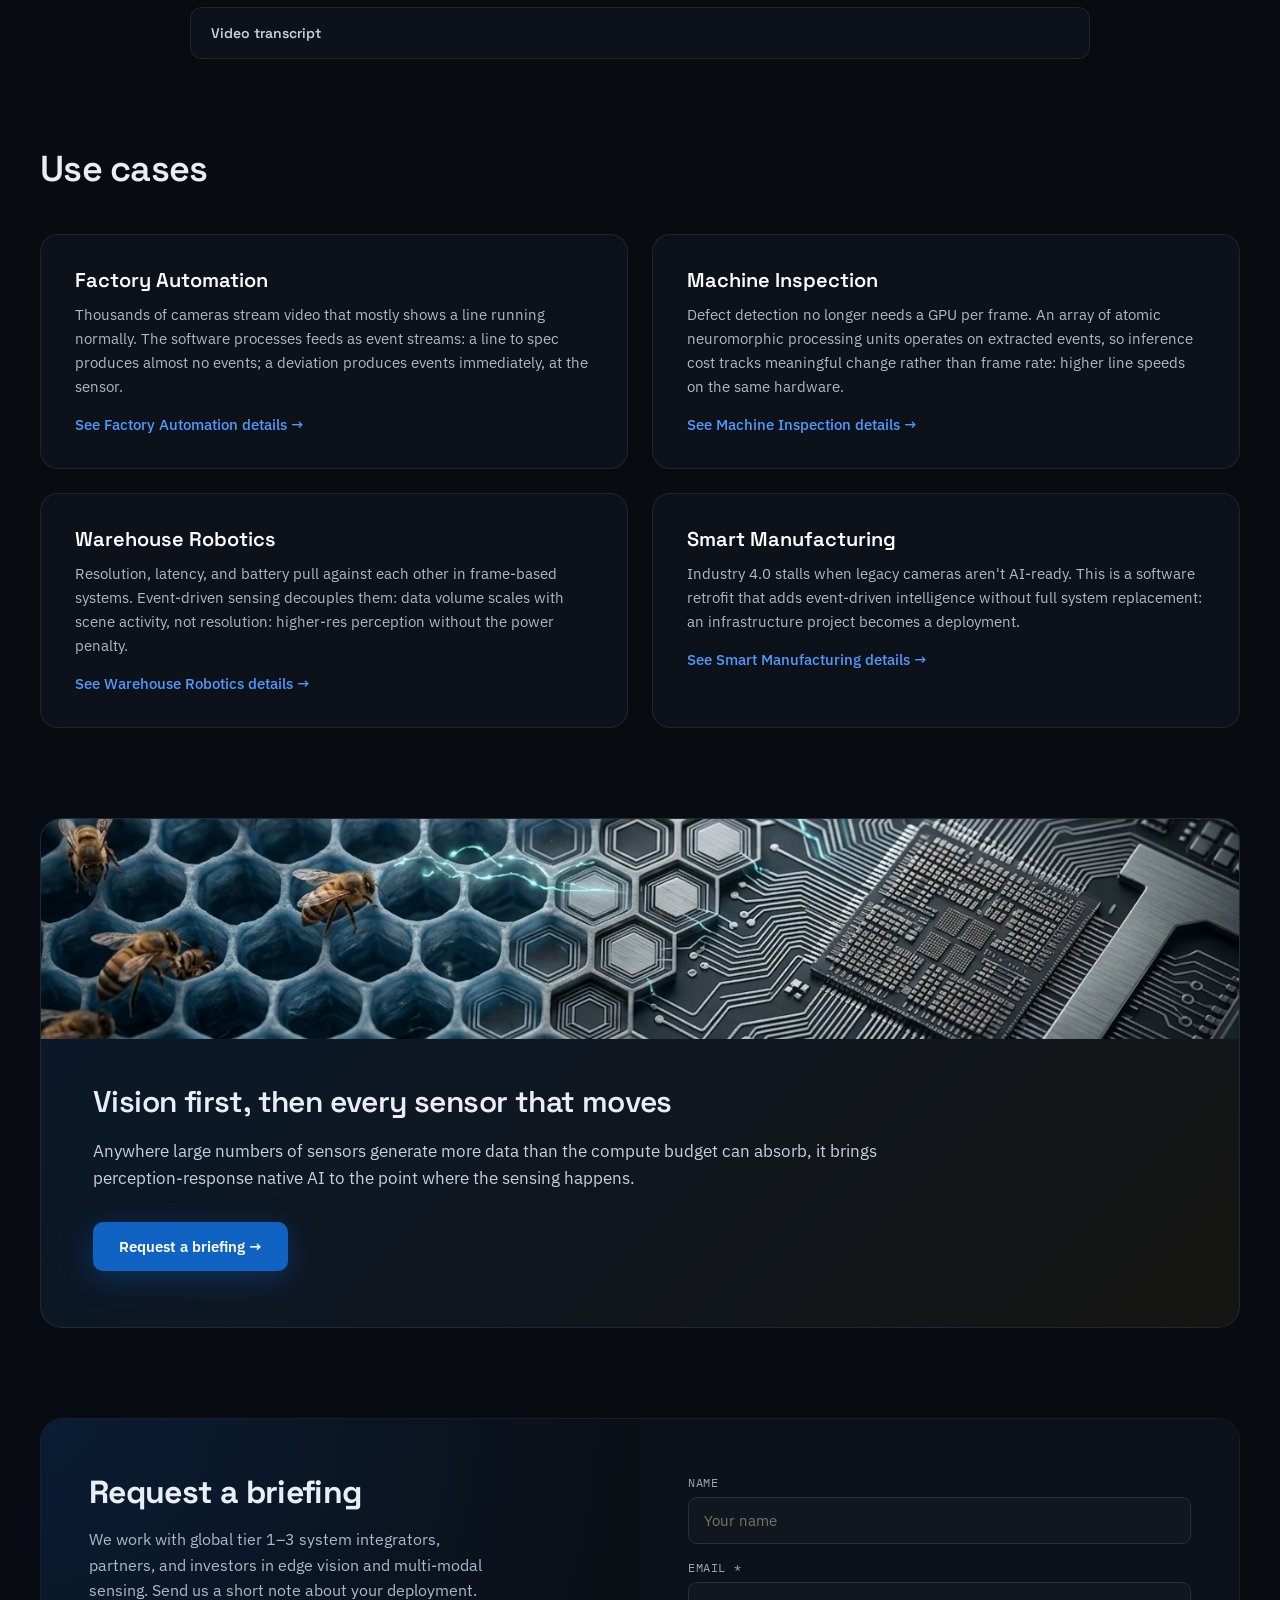
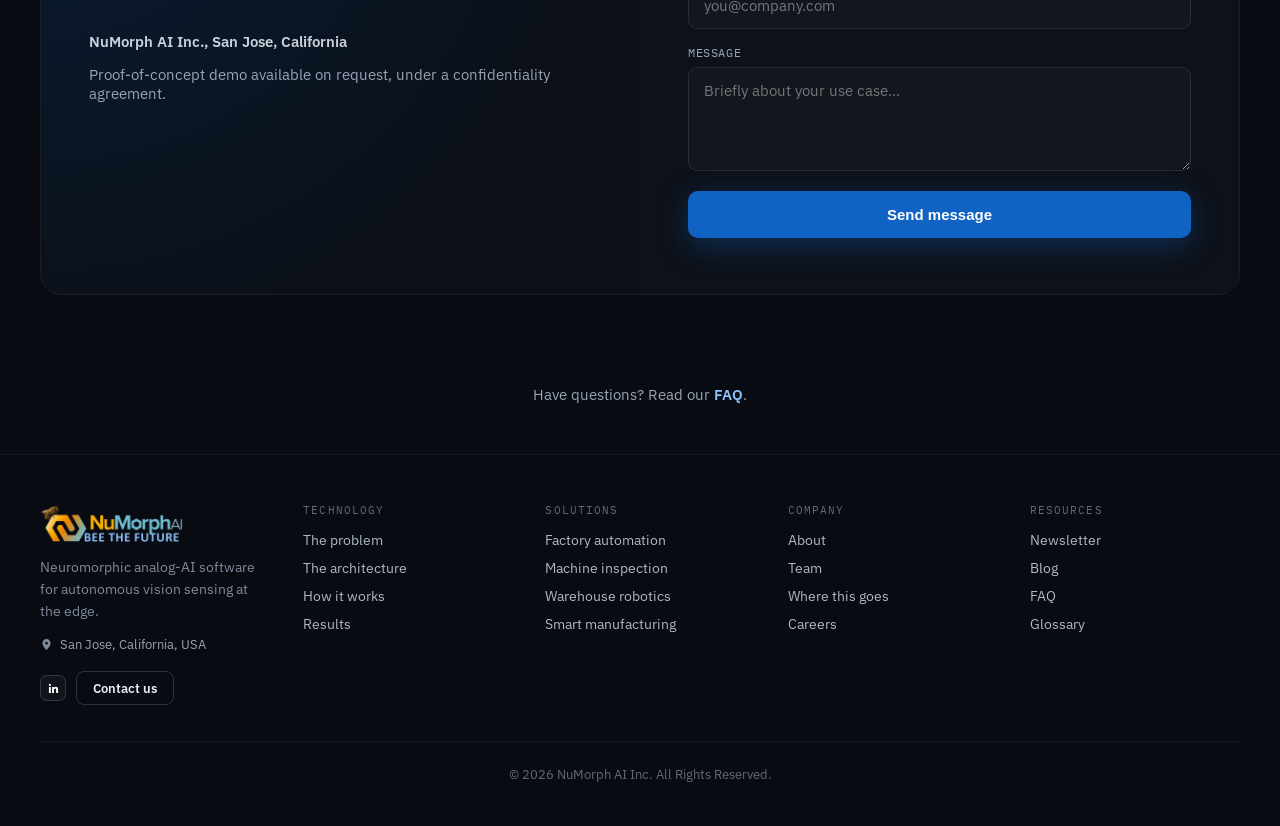
==== commit a0c71e01: "Add back-link to the audit index on every hosted page Co-Authored-By: Claude Opus 5 (1M context) <no" ====
--- a/first-draft/index.html
+++ b/first-draft/index.html
@@ -139,6 +139,7 @@
 </script>
 </head>
 <body>
+<div style="background:#0b0f16;border-bottom:1px solid rgba(255,255,255,.1);padding:10px 24px;font-family:'IBM Plex Sans',system-ui,sans-serif;font-size:13.5px;text-align:center;color:#7f8a9b"><a href="../index.html" style="color:#4d9bff;text-decoration:none"><span aria-hidden="true">&#8592;</span> Back to the content audit</a></div>
 <div style="max-width:100%;overflow-x:hidden">
 <div id="nm-progress"></div>
 <nav id="nm-nav">
